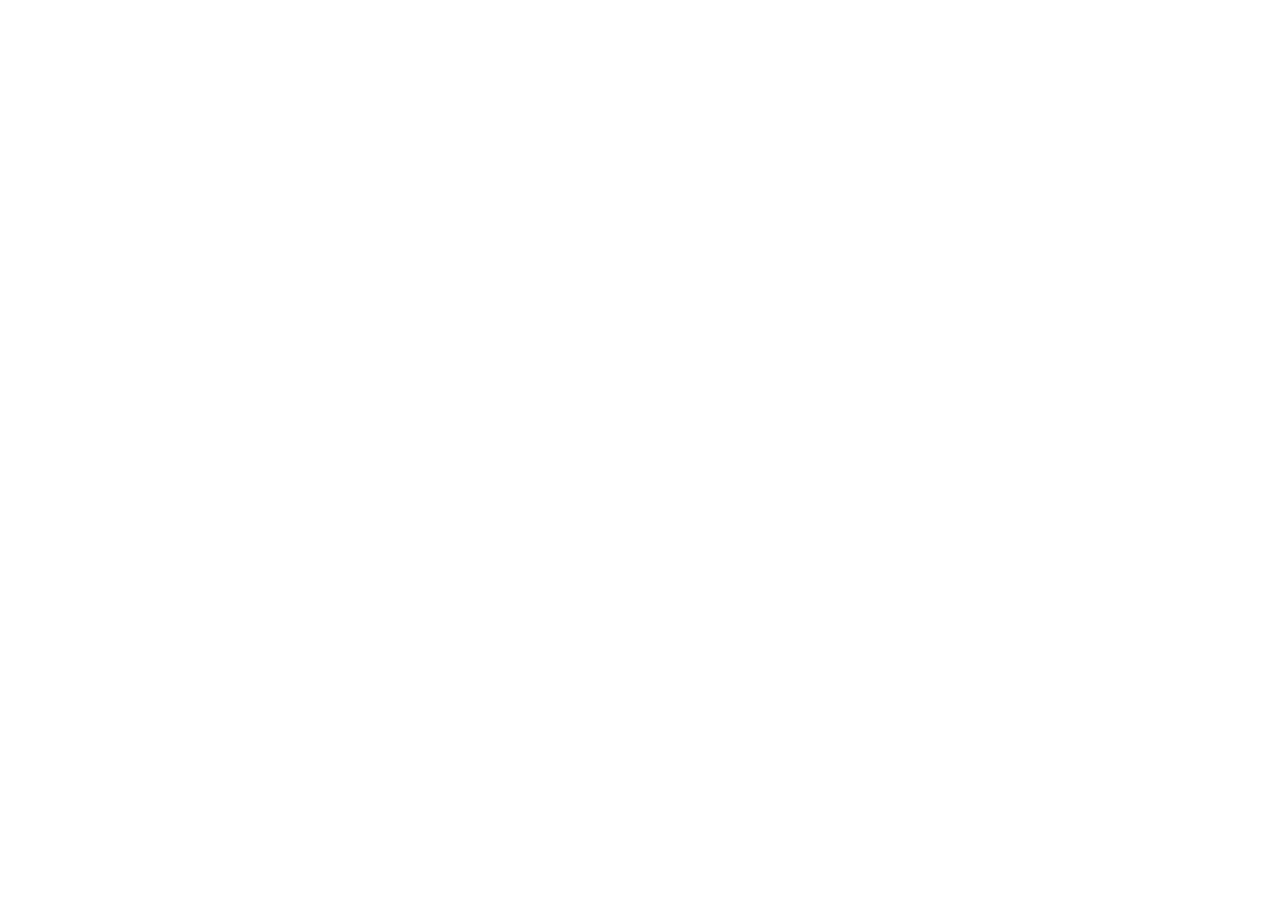
==== ipdeok_bboki/index.html @ f71cf7bb "Initial commit - ipdeok project" ====
<!DOCTYPE html>
<html lang="en">
<head>
    <meta charset="UTF-8">
    <meta name="viewport" content="width=device-width, initial-scale=1.0">
    <title>Document</title>
    <link rel="stylesheet" href="css/style.css">
</head>
<body>
    
</body>
</html>
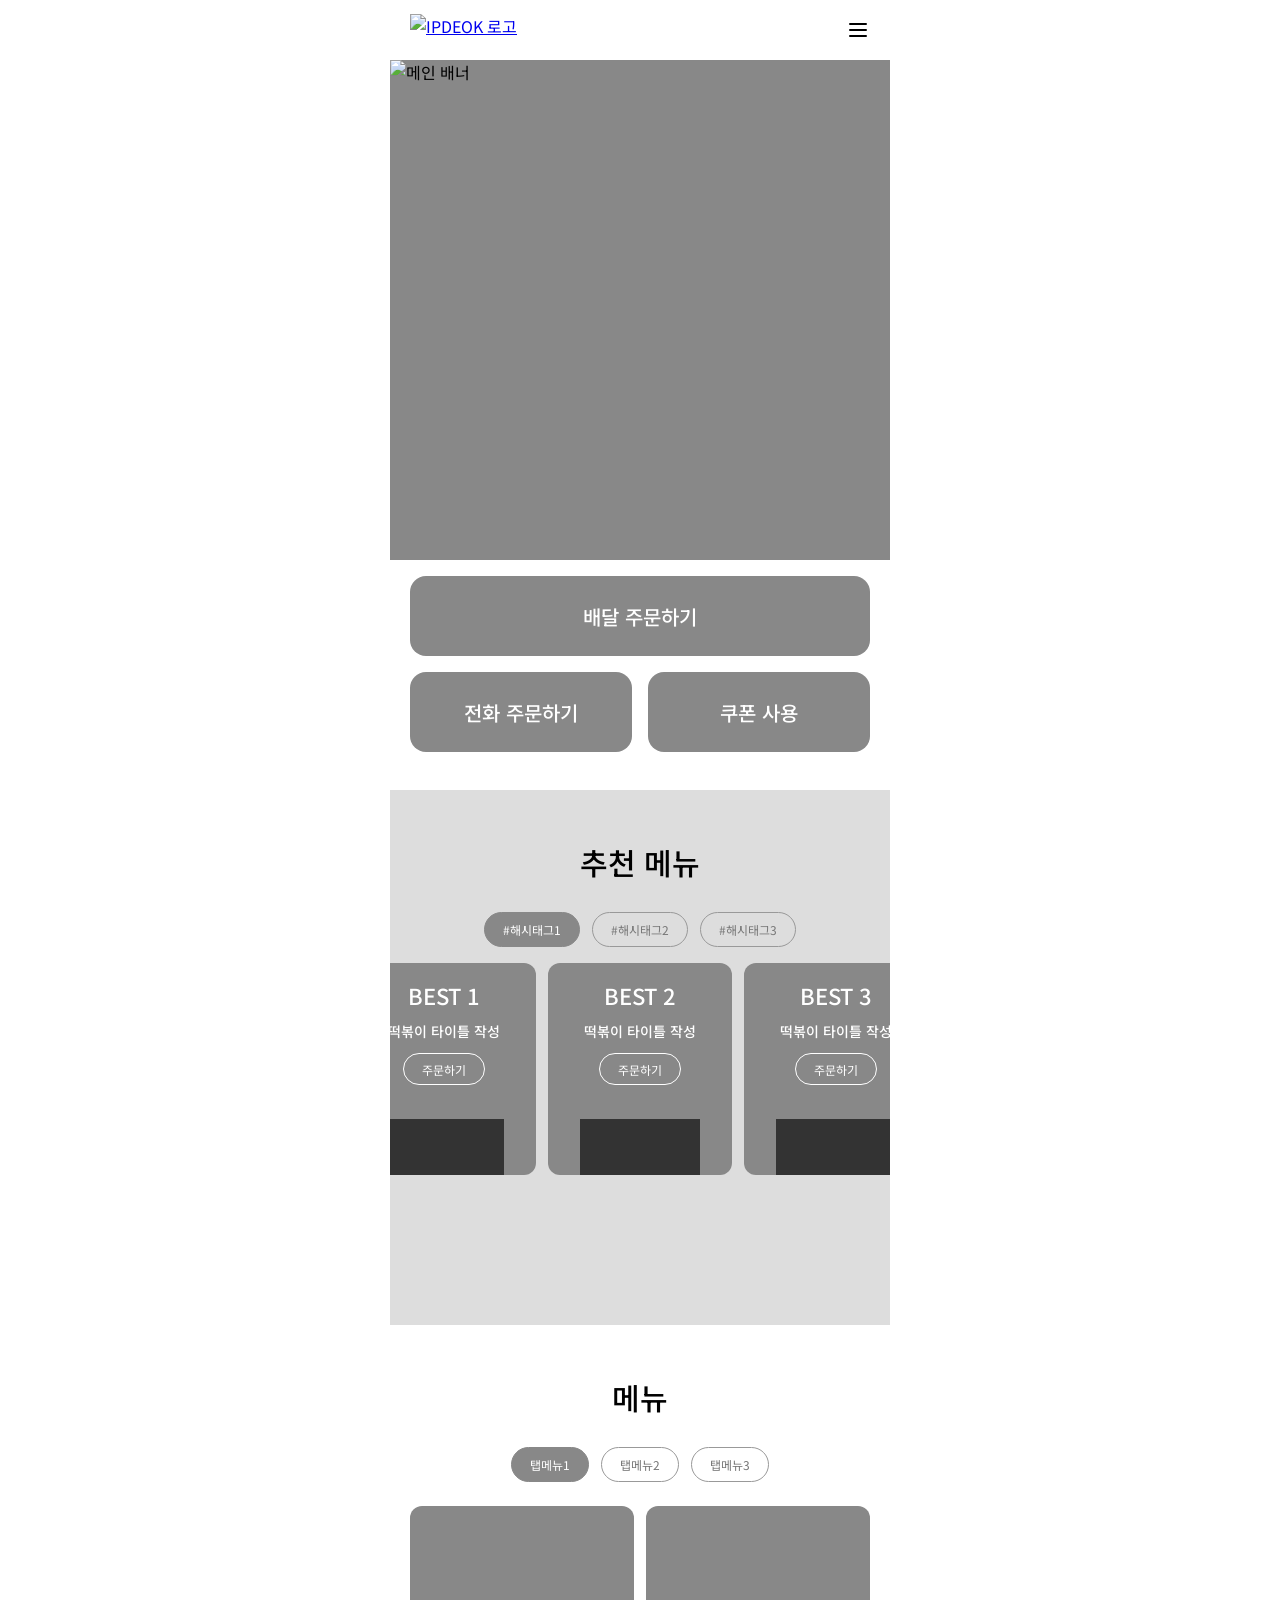
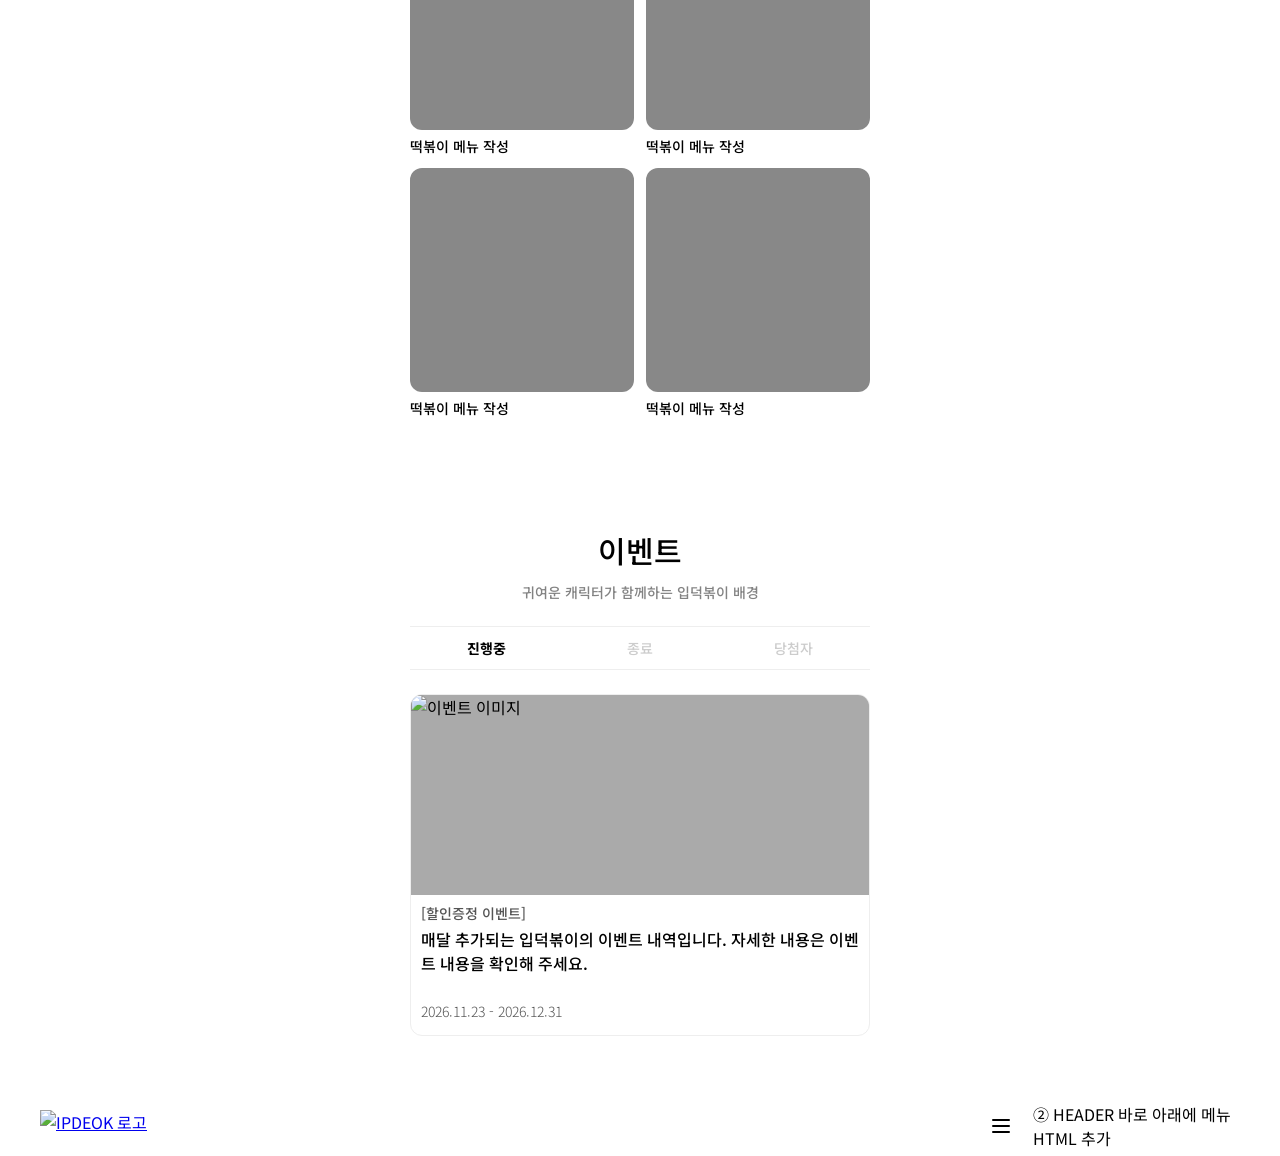
==== commit eedc7a40: "메인 페이지" ====
--- a/ipdeok_bboki/index.html
+++ b/ipdeok_bboki/index.html
@@ -1,12 +1,375 @@
 <!DOCTYPE html>
-<html lang="en">
+<html lang="ko">
 <head>
     <meta charset="UTF-8">
     <meta name="viewport" content="width=device-width, initial-scale=1.0">
-    <title>Document</title>
+
+    <title>IPDEOK</title>
+
+    <!-- CSS 연결 -->
     <link rel="stylesheet" href="css/style.css">
+
 </head>
 <body>
-    
+
+<div id="wrap">
+
+    <!-- =========================
+         HEADER
+    ========================== -->
+    <header class="header">
+
+        <a href="index.html" class="header-logo">
+            <img src="img/logo.png" alt="IPDEOK 로고">
+        </a>
+
+        <button type="button" class="menu-btn" aria-label="메뉴">
+            <svg xmlns="http://www.w3.org/2000/svg"
+                 width="24"
+                 height="24"
+                 viewBox="0 0 24 24"
+                 fill="none"
+                 stroke="currentColor"
+                 stroke-width="2"
+                 stroke-linecap="round"
+                 stroke-linejoin="round">
+                <path d="M4 6h16"/>
+                <path d="M4 12h16"/>
+                <path d="M4 18h16"/>
+            </svg>
+        </button>
+
+    </header>
+
+
+    <!-- =========================
+         HERO
+    ========================== -->
+    <section class="hero">
+
+        <img src="img/hero.jpg" alt="메인 배너">
+
+    </section>
+
+
+    <!-- =========================
+         SECTION 1 : ORDER
+    ========================== -->
+    <section class="order-section">
+
+        <button type="button" class="order-btn delivery-btn">
+            배달 주문하기
+        </button>
+
+        <div class="order-btn-group">
+
+            <button type="button" class="order-btn">
+                전화 주문하기
+            </button>
+
+            <button type="button" class="order-btn">
+                쿠폰 사용
+            </button>
+
+        </div>
+
+    </section>
+
+
+    <!-- =========================
+         SECTION 2 : RECOMMEND MENU
+    ========================== -->
+    <section class="recommend-section">
+
+        <div class="section-inner">
+
+            <h2 class="section-title">추천 메뉴</h2>
+
+            <!-- 해시태그 -->
+            <div class="tag-group">
+
+                <button type="button" class="tag-btn active">
+                    #해시태그1
+                </button>
+
+                <button type="button" class="tag-btn">
+                    #해시태그2
+                </button>
+
+                <button type="button" class="tag-btn">
+                    #해시태그3
+                </button>
+
+            </div>
+
+        </div>
+
+        <!-- 추천 메뉴 콘텐츠 -->
+        <div class="recommend-slider">
+
+            <div class="recommend-track">
+
+                <!-- 추천 메뉴 1 -->
+                <article class="recommend-card">
+
+                    <div class="recommend-info">
+                        <h3>BEST 1</h3>
+                        <p>떡볶이 타이틀 작성</p>
+                        <button type="button">주문하기</button>
+                    </div>
+
+                    <div class="recommend-image"></div>
+
+                </article>
+
+
+                <!-- 추천 메뉴 2 -->
+                <article class="recommend-card">
+
+                    <div class="recommend-info">
+                        <h3>BEST 2</h3>
+                        <p>떡볶이 타이틀 작성</p>
+                        <button type="button">주문하기</button>
+                    </div>
+
+                    <div class="recommend-image"></div>
+
+                </article>
+
+
+                <!-- 추천 메뉴 3 -->
+                <article class="recommend-card">
+
+                    <div class="recommend-info">
+                        <h3>BEST 3</h3>
+                        <p>떡볶이 타이틀 작성</p>
+                        <button type="button">주문하기</button>
+                    </div>
+
+                    <div class="recommend-image"></div>
+
+                </article>
+
+            </div>
+
+        </div>
+
+    </section>
+
+
+    <!-- =========================
+         SECTION 3 : MENU
+    ========================== -->
+    <section class="menu-section">
+
+        <div class="section-inner">
+
+            <h2 class="section-title">메뉴</h2>
+
+            <!-- 메뉴 탭 -->
+            <div class="tag-group">
+
+                <button type="button" class="tag-btn active">
+                    탭메뉴1
+                </button>
+
+                <button type="button" class="tag-btn">
+                    탭메뉴2
+                </button>
+
+                <button type="button" class="tag-btn">
+                    탭메뉴3
+                </button>
+
+            </div>
+
+
+            <!-- 메뉴 리스트 -->
+            <div class="menu-grid">
+
+                <article class="menu-card">
+                    <div class="menu-image"></div>
+                    <h3>떡볶이 메뉴 작성</h3>
+                </article>
+
+                <article class="menu-card">
+                    <div class="menu-image"></div>
+                    <h3>떡볶이 메뉴 작성</h3>
+                </article>
+
+                <article class="menu-card">
+                    <div class="menu-image"></div>
+                    <h3>떡볶이 메뉴 작성</h3>
+                </article>
+
+                <article class="menu-card">
+                    <div class="menu-image"></div>
+                    <h3>떡볶이 메뉴 작성</h3>
+                </article>
+
+            </div>
+
+        </div>
+
+    </section>
+
+
+    <!-- =========================
+         SECTION 4 : EVENT
+    ========================== -->
+    <section class="event-section">
+
+        <div class="section-inner">
+
+            <h2 class="section-title">이벤트</h2>
+
+            <p class="event-description">
+                귀여운 캐릭터가 함께하는 입덕볶이 배경
+            </p>
+
+
+            <!-- 이벤트 탭 -->
+            <div class="event-tab-group">
+
+                <button type="button" class="event-tab active">
+                    진행중
+                </button>
+
+                <button type="button" class="event-tab">
+                    종료
+                </button>
+
+                <button type="button" class="event-tab">
+                    당첨자
+                </button>
+
+            </div>
+
+
+            <!-- 이벤트 콘텐츠 -->
+            <article class="event-card">
+
+                <div class="event-image">
+                    <img src="img/event-1.jpg" alt="이벤트 이미지">
+                </div>
+
+                <div class="event-content">
+
+                    <p class="event-subtitle">
+                        [할인증정 이벤트]
+                    </p>
+
+                    <h3 class="event-title">
+                        매달 추가되는 입덕볶이의 이벤트 내역입니다.
+                        자세한 내용은 이벤트 내용을 확인해 주세요.
+                    </h3>
+
+                    <p class="event-date">
+                        2026.11.23 - 2026.12.31
+                    </p>
+
+                </div>
+
+            </article>
+
+        </div>
+
+    </section>
+
+
+</div>
+
+<script>
+
+    const menuBtn = document.getElementById('menuBtn');
+    const sideMenu = document.getElementById('sideMenu');
+    const menuOverlay = document.getElementById('menuOverlay');
+
+    // 메뉴 열기 / 닫기
+    menuBtn.addEventListener('click', function () {
+
+        const isOpen = sideMenu.classList.toggle('active');
+
+        menuOverlay.classList.toggle('active');
+
+        menuBtn.setAttribute('aria-expanded', isOpen);
+
+    });
+
+    // 배경 클릭 시 메뉴 닫기
+    menuOverlay.addEventListener('click', function () {
+
+        sideMenu.classList.remove('active');
+        menuOverlay.classList.remove('active');
+
+        menuBtn.setAttribute('aria-expanded', 'false');
+
+    });
+
+</script>
 </body>
-</html>+</html>
+<header class="header">
+
+  <header class="header">
+
+    <a href="index.html" class="header-logo">
+        <img src="img/logo.png" alt="IPDEOK 로고">
+    </a>
+
+    <button
+        type="button"
+        class="menu-btn"
+        id="menuBtn"
+        aria-label="메뉴 열기"
+        aria-expanded="false"
+    >
+        <svg xmlns="http://www.w3.org/2000/svg"
+             width="24"
+             height="24"
+             viewBox="0 0 24 24"
+             fill="none"
+             stroke="currentColor"
+             stroke-width="2"
+             stroke-linecap="round"
+             stroke-linejoin="round">
+            <path d="M4 6h16"/>
+            <path d="M4 12h16"/>
+            <path d="M4 18h16"/>
+        </svg>
+    </button>
+
+</header>
+
+
+
+② HEADER 바로 아래에 메뉴 HTML 추가
+<!-- 메뉴 배경 오버레이 -->
+<div class="menu-overlay" id="menuOverlay"></div>
+
+<!-- 슬라이드 메뉴 -->
+<nav class="side-menu" id="sideMenu">
+
+    <div class="side-menu-header">
+        <h2>MENU</h2>
+    </div>
+
+    <ul class="side-menu-list">
+
+        <li>
+            <a href="#">리스트페이지</a>
+        </li>
+
+        <li>
+            <a href="#">상세페이지</a>
+        </li>
+
+        <li>
+            <a href="#">결제</a>
+        </li>
+
+    </ul>
+
+</nav>
+
+</header>
--- a/ipdeok_bboki/css/style.css
+++ b/ipdeok_bboki/css/style.css
@@ -0,0 +1,558 @@
+
+/* =========================
+   FONT
+========================= */
+
+@import url('https://fonts.googleapis.com/css2?family=Noto+Sans+KR:wght@300;400;500;700&display=swap');
+
+
+/* =========================
+   GLOBAL
+========================= */
+
+* {
+    margin: 0;
+    padding: 0;
+    box-sizing: border-box;
+}
+
+body {
+    width: 100%;
+    font-family: 'Noto Sans KR', sans-serif;
+    color: #000000;
+}
+
+button {
+    font-family: inherit;
+    cursor: pointer;
+}
+
+img {
+    display: block;
+    max-width: 100%;
+}
+
+#wrap {
+    width: 100%;
+    max-width: 500px;
+    min-height: 100vh;
+    margin: 0 auto;
+    overflow: hidden;
+}
+
+.section-inner {
+    width: 100%;
+    padding: 0 20px;
+}
+
+
+/* =========================
+   HEADER
+========================= */
+
+.header {
+    width: 100%;
+    height: 60px;
+    padding: 0 20px;
+
+    display: flex;
+    justify-content: space-between;
+    align-items: center;
+}
+
+.header-logo {
+    display: flex;
+    align-items: center;
+}
+
+.header-logo img {
+    width: auto;
+    height: 32px;
+    object-fit: contain;
+}
+
+.menu-btn {
+    width: 24px;
+    height: 24px;
+
+    display: flex;
+    align-items: center;
+    justify-content: center;
+
+    padding: 0;
+    border: none;
+    background: none;
+}
+
+
+/* =========================
+   HERO
+========================= */
+
+.hero {
+    width: 100%;
+    height: 500px;
+    background-color: #888888;
+    overflow: hidden;
+}
+
+.hero img {
+    width: 100%;
+    height: 100%;
+    object-fit: cover;
+}
+
+
+/* =========================
+   SECTION 1 : ORDER
+========================= */
+
+.order-section {
+    width: 100%;
+    padding: 16px 20px 38px;
+
+    display: flex;
+    flex-direction: column;
+    gap: 16px;
+}
+
+.order-btn {
+    width: 100%;
+    height: 80px;
+
+    border: none;
+    border-radius: 16px;
+
+    background-color: #888888;
+    color: #ffffff;
+
+    font-size: 20px;
+    font-weight: 500;
+}
+
+.delivery-btn {
+    width: 100%;
+}
+
+.order-btn-group {
+    display: flex;
+    gap: 16px;
+}
+
+.order-btn-group .order-btn {
+    flex: 1;
+    min-width: 0;
+}
+
+
+/* =========================
+   SECTION TITLE
+========================= */
+
+.section-title {
+    font-size: 30px;
+    font-weight: 500;
+    color: #000000;
+    text-align: center;
+}
+
+
+/* =========================
+   TAG BUTTON
+========================= */
+
+.tag-group {
+    display: flex;
+    justify-content: center;
+    align-items: center;
+    gap: 12px;
+}
+
+.tag-btn {
+    height: 35px;
+    padding: 0 18px;
+
+    border: 1px solid #999999;
+    border-radius: 30px;
+
+    background-color: transparent;
+    color: #777777;
+
+    font-size: 12px;
+    font-weight: 400;
+    white-space: nowrap;
+}
+
+.tag-btn.active {
+    background-color: #888888;
+    border-color: #888888;
+    color: #ffffff;
+}
+
+
+/* =========================
+   SECTION 2 : RECOMMEND
+========================= */
+
+.recommend-section {
+    width: 100%;
+    padding: 50px 0 150px;
+    background-color: #dddddd;
+}
+
+.recommend-section .section-title {
+    margin-bottom: 28px;
+}
+
+.recommend-section .tag-group {
+    margin-bottom: 16px;
+}
+
+
+/* 추천 메뉴 슬라이드 영역 */
+
+.recommend-slider {
+    width: 100%;
+    overflow: hidden;
+}
+
+.recommend-track {
+    display: flex;
+    justify-content: center;
+    align-items: center;
+    gap: 12px;
+    width: max-content;
+    margin: 0 auto;
+}
+
+
+/* 추천 메뉴 카드 */
+
+.recommend-card {
+    position: relative;
+
+    flex: 0 0 184px;
+    height: 212px;
+
+    border-radius: 12px;
+    background-color: #888888;
+
+    display: flex;
+    flex-direction: column;
+    align-items: center;
+}
+
+.recommend-info {
+    width: 100%;
+    padding-top: 16px;
+
+    display: flex;
+    flex-direction: column;
+    align-items: center;
+
+    color: #ffffff;
+}
+
+.recommend-info h3 {
+    font-size: 22px;
+    font-weight: 500;
+    margin-bottom: 10px;
+}
+
+.recommend-info p {
+    font-size: 14px;
+    font-weight: 500;
+    margin-bottom: 12px;
+}
+
+.recommend-info button {
+    height: 32px;
+    padding: 0 18px;
+
+    border: 1px solid #ffffff;
+    border-radius: 20px;
+
+    background: transparent;
+    color: #ffffff;
+
+    font-size: 12px;
+}
+
+
+/* 추천 메뉴 이미지 영역 */
+
+.recommend-image {
+    position: absolute;
+    left: 50%;
+    bottom: -64px;
+    transform: translateX(-50%);
+
+    width: 120px;
+    height: 120px;
+
+    background-color: #333333;
+}
+
+
+/* =========================
+   SECTION 3 : MENU
+========================= */
+
+.menu-section {
+    width: 100%;
+    padding: 50px 0 60px;
+    background-color: #ffffff;
+}
+
+.menu-section .section-title {
+    margin-bottom: 28px;
+}
+
+.menu-section .tag-group {
+    margin-bottom: 24px;
+}
+
+
+/* 메뉴 그리드 */
+
+.menu-grid {
+    display: grid;
+    grid-template-columns: repeat(2, minmax(0, 1fr));
+    gap: 12px;
+}
+
+.menu-card {
+    width: 100%;
+}
+
+.menu-image {
+    width: 100%;
+    aspect-ratio: 1 / 1;
+
+    border-radius: 12px;
+    background-color: #888888;
+}
+
+.menu-card h3 {
+    margin-top: 6px;
+
+    font-size: 14px;
+    font-weight: 500;
+    color: #000000;
+}
+
+
+/* =========================
+   SECTION 4 : EVENT
+========================= */
+
+.event-section {
+    width: 100%;
+    padding: 50px 0 60px;
+    background-color: #ffffff;
+}
+
+.event-section .section-title {
+    margin-bottom: 10px;
+}
+
+
+/* 이벤트 설명 */
+
+.event-description {
+    font-size: 14px;
+    font-weight: 500;
+    color: #838383;
+
+    text-align: center;
+    margin-bottom: 24px;
+}
+
+
+/* 이벤트 탭 */
+
+.event-tab-group {
+    width: 100%;
+    height: 44px;
+
+    display: flex;
+    justify-content: space-between;
+    align-items: center;
+
+    border-top: 1px solid #eeeeee;
+    border-bottom: 1px solid #eeeeee;
+
+    margin-bottom: 24px;
+}
+
+.event-tab {
+    flex: 1;
+    height: 100%;
+
+    border: none;
+    background: transparent;
+
+    font-size: 14px;
+    font-weight: 500;
+    color: #cccccc;
+}
+
+.event-tab.active {
+    font-weight: 700;
+    color: #000000;
+}
+
+
+/* 이벤트 카드 */
+
+.event-card {
+    width: 100%;
+
+    border: 1px solid #eeeeee;
+    border-radius: 12px;
+    overflow: hidden;
+}
+
+
+/* 이벤트 이미지 */
+
+.event-image {
+    width: 100%;
+    height: 200px;
+    background-color: #aaaaaa;
+}
+
+.event-image img {
+    width: 100%;
+    height: 100%;
+    object-fit: cover;
+}
+
+
+/* 이벤트 콘텐츠 */
+
+.event-content {
+    padding: 8px 10px 14px;
+}
+
+.event-subtitle {
+    font-size: 14px;
+    font-weight: 500;
+    color: #555555;
+
+    margin-bottom: 4px;
+}
+
+.event-title {
+    font-size: 16px;
+    font-weight: 500;
+    color: #000000;
+
+    line-height: 1.5;
+}
+
+.event-date {
+    margin-top: 26px;
+
+    font-size: 14px;
+    font-weight: 300;
+    color: #555555;
+}
+/* =========================
+   SIDE MENU
+========================= */
+
+/* 배경 오버레이 */
+
+.menu-overlay {
+    position: fixed;
+    top: 0;
+    left: 0;
+
+    width: 100%;
+    height: 100vh;
+
+    background-color: rgba(0, 0, 0, 0.5);
+
+    opacity: 0;
+    visibility: hidden;
+
+    transition: opacity 0.3s ease,
+                visibility 0.3s ease;
+
+    z-index: 100;
+}
+
+.menu-overlay.active {
+    opacity: 1;
+    visibility: visible;
+}
+
+
+/* 슬라이드 메뉴 */
+
+.side-menu {
+    position: fixed;
+    top: 0;
+    right: 0;
+
+    width: 66.666%;
+    max-width: 333px;
+    height: 100vh;
+
+    background-color: #ffffff;
+
+    padding: 30px 20px;
+
+    transform: translateX(100%);
+    transition: transform 0.3s ease;
+
+    z-index: 101;
+}
+
+
+/* 메뉴 열림 상태 */
+
+.side-menu.active {
+    transform: translateX(0);
+}
+
+
+/* 메뉴 상단 */
+
+.side-menu-header {
+    padding-bottom: 25px;
+    border-bottom: 1px solid #eeeeee;
+}
+
+.side-menu-header h2 {
+    font-size: 24px;
+    font-weight: 500;
+    color: #000000;
+}
+
+
+/* 메뉴 리스트 */
+
+.side-menu-list {
+    list-style: none;
+    margin-top: 20px;
+}
+
+.side-menu-list li {
+    border-bottom: 1px solid #eeeeee;
+}
+
+.side-menu-list li a {
+    display: flex;
+    align-items: center;
+
+    width: 100%;
+    height: 65px;
+
+    color: #000000;
+    text-decoration: none;
+
+    font-size: 16px;
+    font-weight: 500;
+}
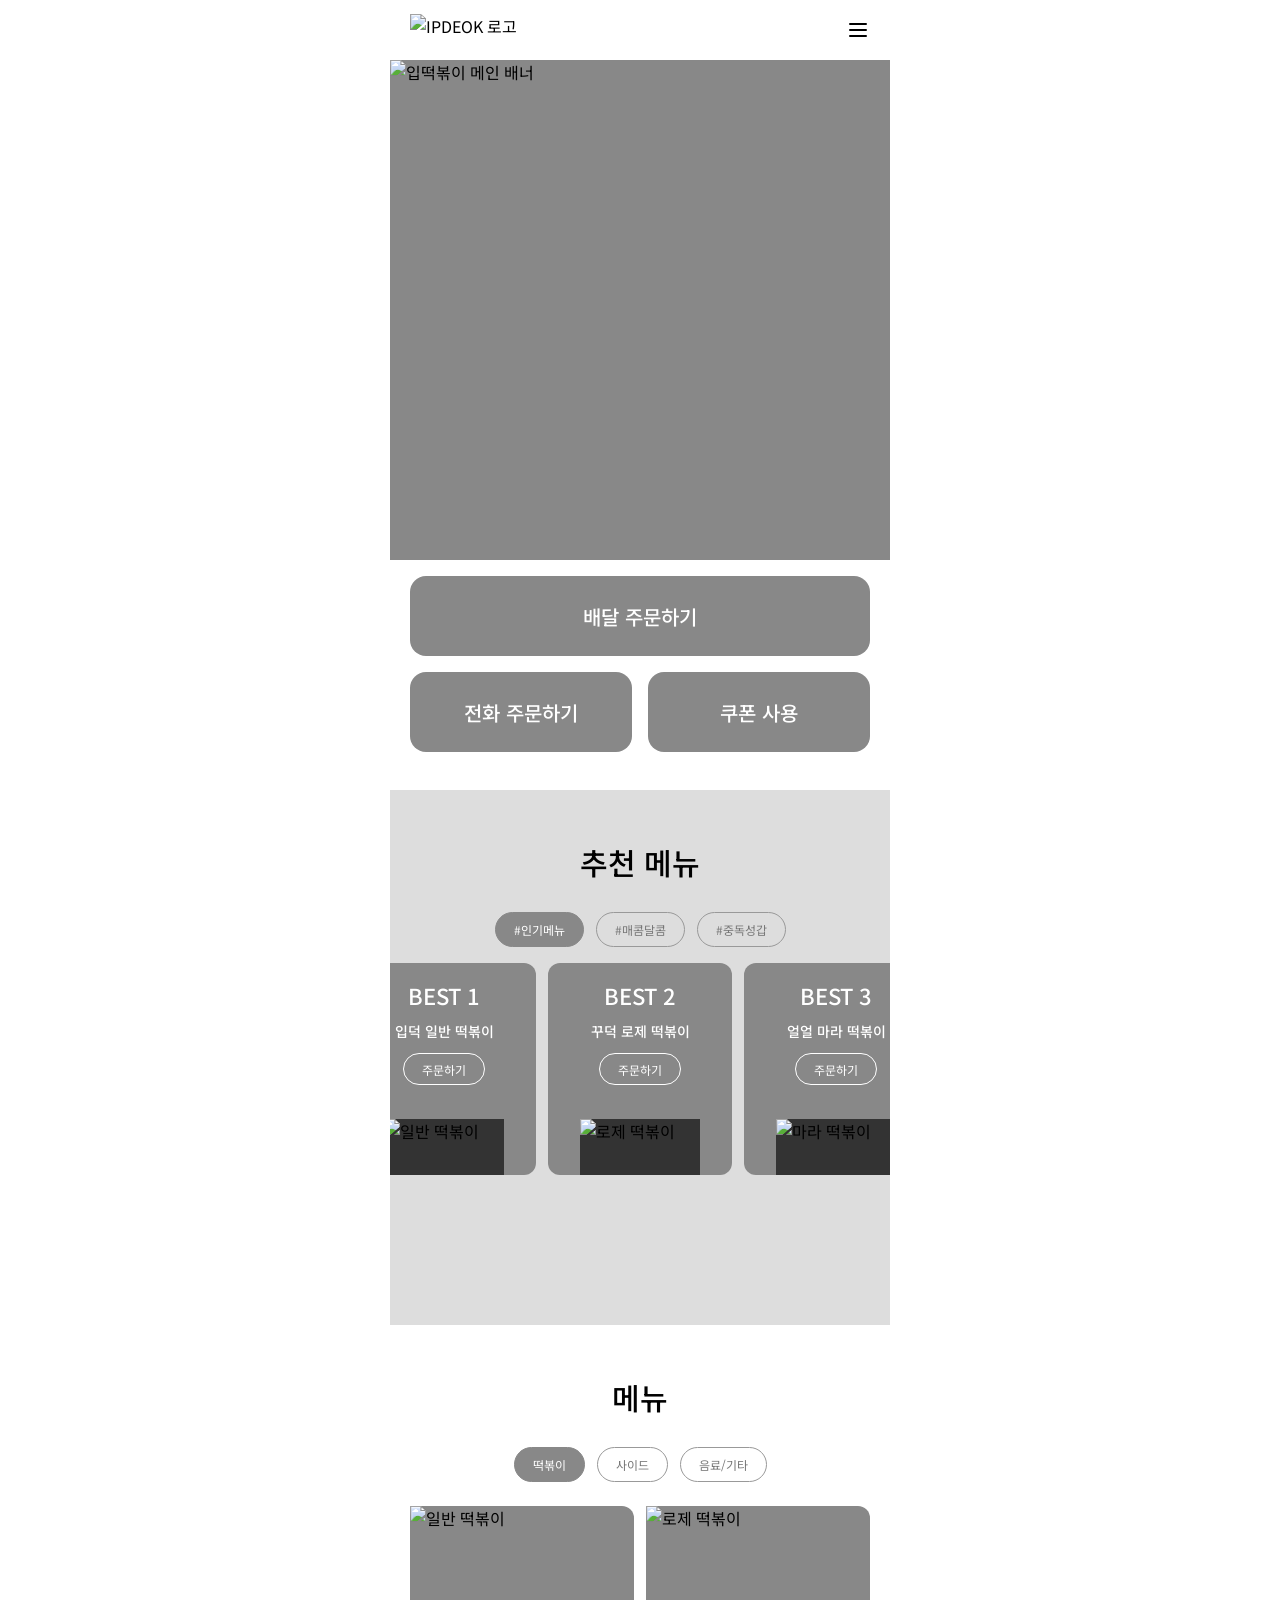
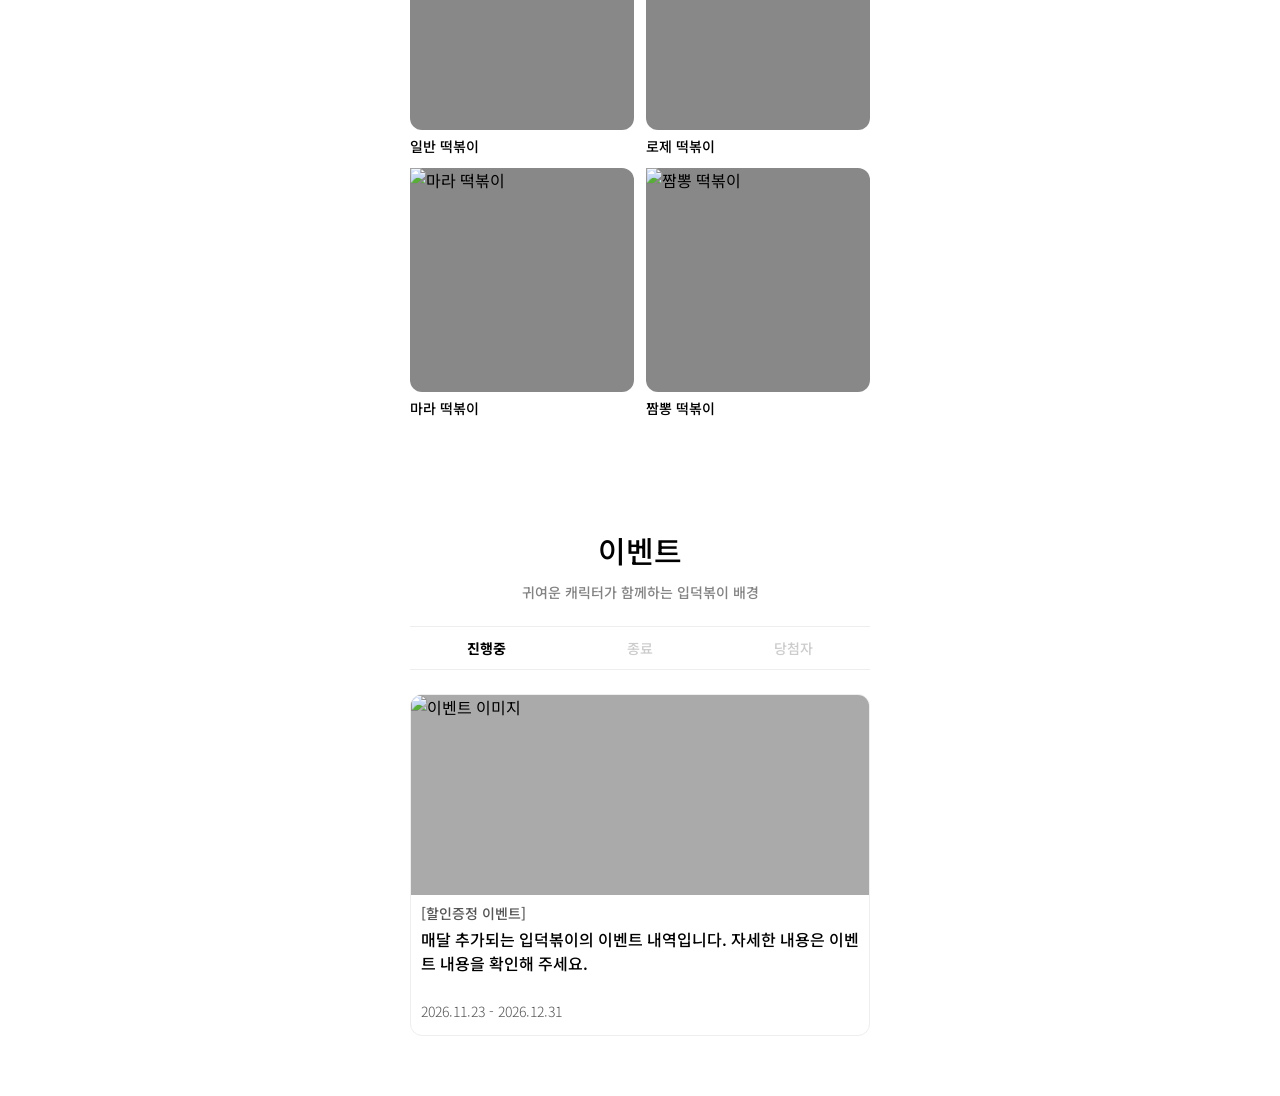
==== commit dd88b66d: "배포_1" ====
--- a/ipdeok_bboki/index.html
+++ b/ipdeok_bboki/index.html
@@ -23,7 +23,14 @@
             <img src="img/logo.png" alt="IPDEOK 로고">
         </a>
 
-        <button type="button" class="menu-btn" aria-label="메뉴">
+        <button
+            type="button"
+            class="menu-btn"
+            id="menuBtn"
+            aria-label="메뉴 열기"
+            aria-expanded="false"
+            aria-controls="sideMenu"
+        >
             <svg xmlns="http://www.w3.org/2000/svg"
                  width="24"
                  height="24"
@@ -47,7 +54,7 @@
     ========================== -->
     <section class="hero">
 
-        <img src="img/hero.jpg" alt="메인 배너">
+        <img src="img/hero.jpg" alt="입떡볶이 메인 배너">
 
     </section>
 
@@ -89,64 +96,68 @@
             <div class="tag-group">
 
                 <button type="button" class="tag-btn active">
-                    #해시태그1
+                    #인기메뉴
                 </button>
 
                 <button type="button" class="tag-btn">
-                    #해시태그2
+                    #매콤달콤
                 </button>
 
                 <button type="button" class="tag-btn">
-                    #해시태그3
-                </button>
-
-            </div>
-
-        </div>
+                    #중독성갑
+                </button>
+
+            </div>
+
+        </div>
+
 
         <!-- 추천 메뉴 콘텐츠 -->
         <div class="recommend-slider">
 
             <div class="recommend-track">
 
-                <!-- 추천 메뉴 1 -->
                 <article class="recommend-card">
 
                     <div class="recommend-info">
                         <h3>BEST 1</h3>
-                        <p>떡볶이 타이틀 작성</p>
+                        <p>입덕 일반 떡볶이</p>
                         <button type="button">주문하기</button>
                     </div>
 
-                    <div class="recommend-image"></div>
-
-                </article>
-
-
-                <!-- 추천 메뉴 2 -->
+                    <div class="recommend-image">
+                        <img src="img/menu-normal.png" alt="일반 떡볶이">
+                    </div>
+
+                </article>
+
+
                 <article class="recommend-card">
 
                     <div class="recommend-info">
                         <h3>BEST 2</h3>
-                        <p>떡볶이 타이틀 작성</p>
+                        <p>꾸덕 로제 떡볶이</p>
                         <button type="button">주문하기</button>
                     </div>
 
-                    <div class="recommend-image"></div>
-
-                </article>
-
-
-                <!-- 추천 메뉴 3 -->
+                    <div class="recommend-image">
+                        <img src="img/menu-rose.png" alt="로제 떡볶이">
+                    </div>
+
+                </article>
+
+
                 <article class="recommend-card">
 
                     <div class="recommend-info">
                         <h3>BEST 3</h3>
-                        <p>떡볶이 타이틀 작성</p>
+                        <p>얼얼 마라 떡볶이</p>
                         <button type="button">주문하기</button>
                     </div>
 
-                    <div class="recommend-image"></div>
+                    <div class="recommend-image">
+                        <img src="img/menu-mara.png" alt="마라 떡볶이">
+                    </div>
 
                 </article>
 
@@ -170,15 +181,15 @@
             <div class="tag-group">
 
                 <button type="button" class="tag-btn active">
-                    탭메뉴1
+                    떡볶이
                 </button>
 
                 <button type="button" class="tag-btn">
-                    탭메뉴2
+                    사이드
                 </button>
 
                 <button type="button" class="tag-btn">
-                    탭메뉴3
+                    음료/기타
                 </button>
 
             </div>
@@ -188,23 +199,31 @@
             <div class="menu-grid">
 
                 <article class="menu-card">
-                    <div class="menu-image"></div>
-                    <h3>떡볶이 메뉴 작성</h3>
+                    <div class="menu-image">
+                        <img src="img/menu-normal.png" alt="일반 떡볶이">
+                    </div>
+                    <h3>일반 떡볶이</h3>
                 </article>
 
                 <article class="menu-card">
-                    <div class="menu-image"></div>
-                    <h3>떡볶이 메뉴 작성</h3>
+                    <div class="menu-image">
+                        <img src="img/menu-rose.png" alt="로제 떡볶이">
+                    </div>
+                    <h3>로제 떡볶이</h3>
                 </article>
 
                 <article class="menu-card">
-                    <div class="menu-image"></div>
-                    <h3>떡볶이 메뉴 작성</h3>
+                    <div class="menu-image">
+                        <img src="img/menu-mara.png" alt="마라 떡볶이">
+                    </div>
+                    <h3>마라 떡볶이</h3>
                 </article>
 
                 <article class="menu-card">
-                    <div class="menu-image"></div>
-                    <h3>떡볶이 메뉴 작성</h3>
+                    <div class="menu-image">
+                        <img src="img/menu-jjamppong.png" alt="짬뽕 떡볶이">
+                    </div>
+                    <h3>짬뽕 떡볶이</h3>
                 </article>
 
             </div>
@@ -276,9 +295,51 @@
 
     </section>
 
-
 </div>
 
+<!-- =========================
+     SIDE MENU
+========================== -->
+
+<!-- 메뉴 배경 오버레이 -->
+<div class="menu-overlay" id="menuOverlay"></div>
+
+<!-- 슬라이드 메뉴 -->
+<nav class="side-menu" id="sideMenu">
+
+    <div class="side-menu-header">
+        <h2>MENU</h2>
+    </div>
+
+    <ul class="side-menu-list">
+
+        <!-- 메인 페이지 -->
+        <li>
+            <a href="index.html">메인 페이지</a>
+        </li>
+
+        <!-- 리스트 페이지 -->
+        <li>
+            <a href="sub/list/list.html">리스트 페이지</a>
+        </li>
+
+        <!-- 상세 페이지 -->
+        <li>
+            <a href="sub/details/details.html">상세 페이지</a>
+        </li>
+
+        <!-- 결제 페이지 -->
+        <li>
+            <a href="sub/payments/payments.html">결제 페이지</a>
+        </li>
+
+    </ul>
+
+</nav>
+
+<!-- =========================
+     JAVASCRIPT
+========================== -->
 <script>
 
     const menuBtn = document.getElementById('menuBtn');
@@ -296,10 +357,12 @@
 
     });
 
+
     // 배경 클릭 시 메뉴 닫기
     menuOverlay.addEventListener('click', function () {
 
         sideMenu.classList.remove('active');
+
         menuOverlay.classList.remove('active');
 
         menuBtn.setAttribute('aria-expanded', 'false');
@@ -307,69 +370,6 @@
     });
 
 </script>
+
 </body>
-</html>
-<header class="header">
-
-  <header class="header">
-
-    <a href="index.html" class="header-logo">
-        <img src="img/logo.png" alt="IPDEOK 로고">
-    </a>
-
-    <button
-        type="button"
-        class="menu-btn"
-        id="menuBtn"
-        aria-label="메뉴 열기"
-        aria-expanded="false"
-    >
-        <svg xmlns="http://www.w3.org/2000/svg"
-             width="24"
-             height="24"
-             viewBox="0 0 24 24"
-             fill="none"
-             stroke="currentColor"
-             stroke-width="2"
-             stroke-linecap="round"
-             stroke-linejoin="round">
-            <path d="M4 6h16"/>
-            <path d="M4 12h16"/>
-            <path d="M4 18h16"/>
-        </svg>
-    </button>
-
-</header>
-
-
-
-② HEADER 바로 아래에 메뉴 HTML 추가
-<!-- 메뉴 배경 오버레이 -->
-<div class="menu-overlay" id="menuOverlay"></div>
-
-<!-- 슬라이드 메뉴 -->
-<nav class="side-menu" id="sideMenu">
-
-    <div class="side-menu-header">
-        <h2>MENU</h2>
-    </div>
-
-    <ul class="side-menu-list">
-
-        <li>
-            <a href="#">리스트페이지</a>
-        </li>
-
-        <li>
-            <a href="#">상세페이지</a>
-        </li>
-
-        <li>
-            <a href="#">결제</a>
-        </li>
-
-    </ul>
-
-</nav>
-
-</header>+</html>
--- a/ipdeok_bboki/css/style.css
+++ b/ipdeok_bboki/css/style.css
@@ -16,6 +16,11 @@
     box-sizing: border-box;
 }
 
+a {
+    text-decoration: none;
+    color: #000000;
+}
+
 body {
     width: 100%;
     font-family: 'Noto Sans KR', sans-serif;
@@ -31,6 +36,9 @@
     display: block;
     max-width: 100%;
 }
+
+
+/* 메인페이지 최대 가로 500px */
 
 #wrap {
     width: 100%;
@@ -40,6 +48,9 @@
     overflow: hidden;
 }
 
+
+/* 공통 좌우 여백 */
+
 .section-inner {
     width: 100%;
     padding: 0 20px;
@@ -221,6 +232,7 @@
     justify-content: center;
     align-items: center;
     gap: 12px;
+
     width: max-content;
     margin: 0 auto;
 }
@@ -458,16 +470,18 @@
     font-weight: 300;
     color: #555555;
 }
+
+
+
 /* =========================
    SIDE MENU
 ========================= */
 
-/* 배경 오버레이 */
+/* 메뉴 배경 오버레이 */
 
 .menu-overlay {
     position: fixed;
-    top: 0;
-    left: 0;
+    inset: 0;
 
     width: 100%;
     height: 100vh;
@@ -476,16 +490,20 @@
 
     opacity: 0;
     visibility: hidden;
+    pointer-events: none;
 
     transition: opacity 0.3s ease,
                 visibility 0.3s ease;
 
     z-index: 100;
 }
+
+/* 오버레이 활성화 */
 
 .menu-overlay.active {
     opacity: 1;
     visibility: visible;
+    pointer-events: auto;
 }
 
 
@@ -494,27 +512,36 @@
 .side-menu {
     position: fixed;
     top: 0;
-    right: 0;
+    right: max(0px, calc((100vw - 500px) / 2));
 
     width: 66.666%;
     max-width: 333px;
     height: 100vh;
 
+    padding: 30px 20px;
+
     background-color: #ffffff;
 
-    padding: 30px 20px;
-
-    transform: translateX(100%);
-    transition: transform 0.3s ease;
+    /* 기본 상태: 완전히 숨김 */
+    transform: translateX(calc(100% + 20px));
+    visibility: hidden;
+    pointer-events: none;
+
+    transition: transform 0.3s ease,
+                visibility 0s linear 0.3s;
 
     z-index: 101;
 }
-
 
 /* 메뉴 열림 상태 */
 
 .side-menu.active {
     transform: translateX(0);
+    visibility: visible;
+    pointer-events: auto;
+
+    transition: transform 0.3s ease,
+                visibility 0s;
 }
 
 
@@ -555,4 +582,4 @@
 
     font-size: 16px;
     font-weight: 500;
-}+}
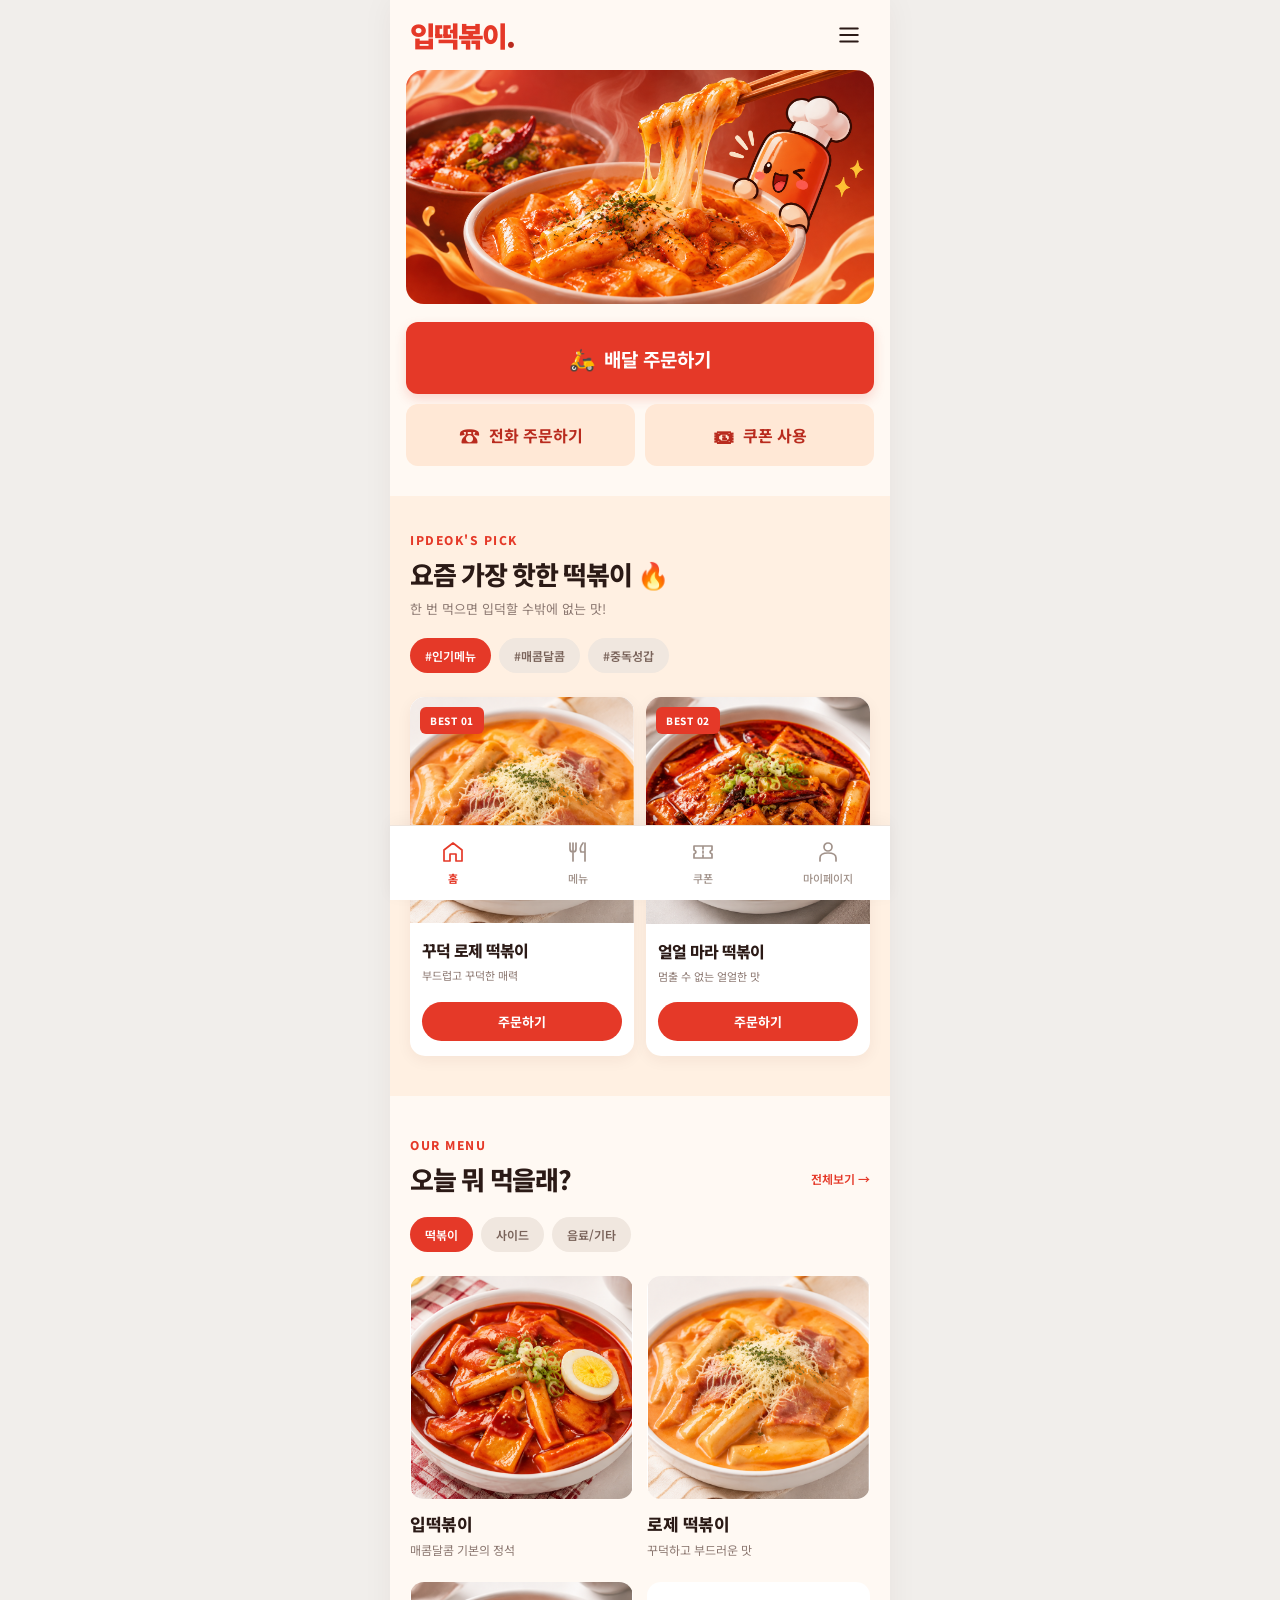
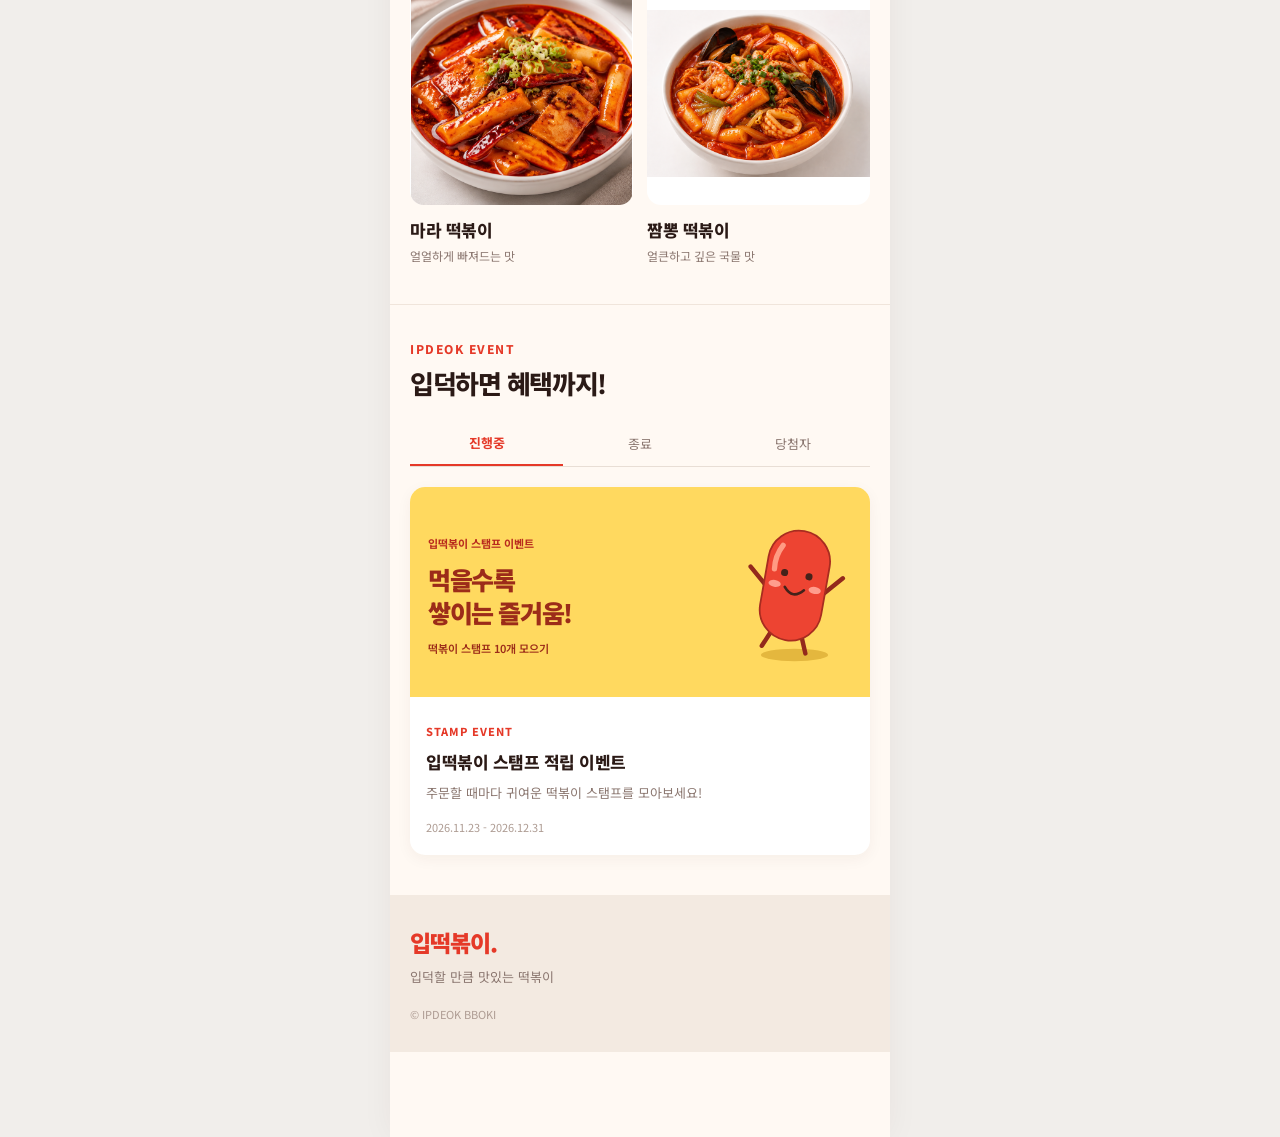
==== commit 405c5599: "ipdoek" ====
--- a/ipdeok_bboki/index.html
+++ b/ipdeok_bboki/index.html
@@ -1,15 +1,17 @@
+
+
+
 <!DOCTYPE html>
 <html lang="ko">
 <head>
     <meta charset="UTF-8">
     <meta name="viewport" content="width=device-width, initial-scale=1.0">
 
-    <title>IPDEOK</title>
-
-    <!-- CSS 연결 -->
+    <title>입떡볶이 | IPDEOK</title>
+
     <link rel="stylesheet" href="css/style.css">
-
 </head>
+
 <body>
 
 <div id="wrap">
@@ -17,10 +19,11 @@
     <!-- =========================
          HEADER
     ========================== -->
+
     <header class="header">
 
         <a href="index.html" class="header-logo">
-            <img src="img/logo.png" alt="IPDEOK 로고">
+            입떡볶이<span>.</span>
         </a>
 
         <button
@@ -31,18 +34,17 @@
             aria-expanded="false"
             aria-controls="sideMenu"
         >
-            <svg xmlns="http://www.w3.org/2000/svg"
-                 width="24"
-                 height="24"
+            <svg width="26" height="26"
                  viewBox="0 0 24 24"
                  fill="none"
                  stroke="currentColor"
                  stroke-width="2"
-                 stroke-linecap="round"
-                 stroke-linejoin="round">
+                 stroke-linecap="round">
+
                 <path d="M4 6h16"/>
                 <path d="M4 12h16"/>
                 <path d="M4 18h16"/>
+
             </svg>
         </button>
 
@@ -50,31 +52,49 @@
 
 
     <!-- =========================
-         HERO
+         메인 배너
     ========================== -->
+
     <section class="hero">
 
-        <img src="img/hero.jpg" alt="입떡볶이 메인 배너">
+        <img src="img/hero.png"
+             alt="입떡볶이 메인 배너">
 
     </section>
 
 
     <!-- =========================
-         SECTION 1 : ORDER
+         주문 버튼
     ========================== -->
+
     <section class="order-section">
 
-        <button type="button" class="order-btn delivery-btn">
+        <button
+            type="button"
+            class="order-btn delivery-btn"
+            onclick="location.href='sub/list/list.html'"
+        >
+            <span class="order-icon">🛵</span>
             배달 주문하기
         </button>
 
         <div class="order-btn-group">
 
-            <button type="button" class="order-btn">
+            <button
+                type="button"
+                class="order-btn sub-order-btn"
+                onclick="alert('전화 주문 서비스 준비 중입니다.')"
+            >
+                <span class="order-icon">☎</span>
                 전화 주문하기
             </button>
 
-            <button type="button" class="order-btn">
+            <button
+                type="button"
+                class="order-btn sub-order-btn"
+                onclick="location.href='sub/payments_finish/payments_finish.html'"
+            >
+                <span class="order-icon">🎟</span>
                 쿠폰 사용
             </button>
 
@@ -84,204 +104,393 @@
 
 
     <!-- =========================
-         SECTION 2 : RECOMMEND MENU
+         추천 메뉴
     ========================== -->
+
     <section class="recommend-section">
 
         <div class="section-inner">
 
-            <h2 class="section-title">추천 메뉴</h2>
-
-            <!-- 해시태그 -->
+            <p class="section-label">
+                IPDEOK'S PICK
+            </p>
+
+            <h2 class="section-title">
+                요즘 가장 핫한 떡볶이 🔥
+            </h2>
+
+            <p class="section-description">
+                한 번 먹으면 입덕할 수밖에 없는 맛!
+            </p>
+
             <div class="tag-group">
 
-                <button type="button" class="tag-btn active">
+                <span class="tag-btn active">
                     #인기메뉴
-                </button>
-
-                <button type="button" class="tag-btn">
+                </span>
+
+                <span class="tag-btn">
                     #매콤달콤
-                </button>
-
-                <button type="button" class="tag-btn">
+                </span>
+
+                <span class="tag-btn">
                     #중독성갑
-                </button>
+                </span>
 
             </div>
 
+
+            <div class="recommend-track">
+
+                <!-- BEST 1 -->
+
+                <article class="recommend-card">
+
+                    <div class="recommend-image">
+
+                        <img src="img/menu-rose.png"
+                             alt="꾸덕 로제 떡볶이">
+
+                        <span class="best-badge">
+                            BEST 01
+                        </span>
+
+                    </div>
+
+                    <div class="recommend-info">
+
+                        <h3>꾸덕 로제 떡볶이</h3>
+
+                        <p>부드럽고 꾸덕한 매력</p>
+
+                        <button
+                            type="button"
+                            onclick="location.href='sub/details/detail.html'"
+                        >
+                            주문하기
+                        </button>
+
+                    </div>
+
+                </article>
+
+
+                <!-- BEST 2 -->
+
+                <article class="recommend-card">
+
+                    <div class="recommend-image">
+
+                        <img src="img/menu-mara.png"
+                             alt="얼얼 마라 떡볶이">
+
+                        <span class="best-badge">
+                            BEST 02
+                        </span>
+
+                    </div>
+
+                    <div class="recommend-info">
+
+                        <h3>얼얼 마라 떡볶이</h3>
+
+                        <p>멈출 수 없는 얼얼한 맛</p>
+
+                        <button
+                            type="button"
+                            onclick="location.href='sub/details/detail.html'"
+                        >
+                            주문하기
+                        </button>
+
+                    </div>
+
+                </article>
+
+            </div>
+
         </div>
 
-
-        <!-- 추천 메뉴 콘텐츠 -->
-        <div class="recommend-slider">
-
-            <div class="recommend-track">
-
-                <article class="recommend-card">
-
-                    <div class="recommend-info">
-                        <h3>BEST 1</h3>
-                        <p>입덕 일반 떡볶이</p>
-                        <button type="button">주문하기</button>
-                    </div>
-
-                    <div class="recommend-image">
-                        <img src="img/menu-normal.png" alt="일반 떡볶이">
-                    </div>
-
-                </article>
-
-
-                <article class="recommend-card">
-
-                    <div class="recommend-info">
-                        <h3>BEST 2</h3>
-                        <p>꾸덕 로제 떡볶이</p>
-                        <button type="button">주문하기</button>
-                    </div>
-
-                    <div class="recommend-image">
-                        <img src="img/menu-rose.png" alt="로제 떡볶이">
-                    </div>
-
-                </article>
-
-
-                <article class="recommend-card">
-
-                    <div class="recommend-info">
-                        <h3>BEST 3</h3>
-                        <p>얼얼 마라 떡볶이</p>
-                        <button type="button">주문하기</button>
-                    </div>
-
-                    <div class="recommend-image">
-                        <img src="img/menu-mara.png" alt="마라 떡볶이">
-                    </div>
-
-                </article>
+    </section>
+
+
+    <!-- =========================
+         전체 메뉴
+    ========================== -->
+
+    <section class="menu-section">
+
+        <div class="section-inner">
+
+            <p class="section-label">
+                OUR MENU
+            </p>
+
+            <div class="section-heading">
+
+                <h2 class="section-title">
+                    오늘 뭐 먹을래?
+                </h2>
+
+                <a href="sub/list/list.html"
+                   class="more-btn">
+                    전체보기 →
+                </a>
 
             </div>
 
+            <div class="tag-group">
+
+                <a href="sub/list/list.html"
+                   class="tag-btn active">
+                    떡볶이
+                </a>
+
+                <a href="sub/list/list.html"
+                   class="tag-btn">
+                    사이드
+                </a>
+
+                <a href="sub/list/list.html"
+                   class="tag-btn">
+                    음료/기타
+                </a>
+
+            </div>
+
+
+            <div class="menu-grid">
+
+                <!-- 일반 떡볶이 -->
+
+                <a href="sub/details/detail.html"
+                   class="menu-card">
+
+                    <div class="menu-image">
+
+                        <img src="img/menu-normal.png"
+                             alt="입떡볶이">
+
+                    </div>
+
+                    <h3>입떡볶이</h3>
+
+                    <p>매콤달콤 기본의 정석</p>
+
+                </a>
+
+
+                <!-- 로제 떡볶이 -->
+
+                <a href="sub/details/detail.html"
+                   class="menu-card">
+
+                    <div class="menu-image">
+
+                        <img src="img/menu-rose.png"
+                             alt="로제 떡볶이">
+
+                    </div>
+
+                    <h3>로제 떡볶이</h3>
+
+                    <p>꾸덕하고 부드러운 맛</p>
+
+                </a>
+
+
+                <!-- 마라 떡볶이 -->
+
+                <a href="sub/details/detail.html"
+                   class="menu-card">
+
+                    <div class="menu-image">
+
+                        <img src="img/menu-mara.png"
+                             alt="마라 떡볶이">
+
+                    </div>
+
+                    <h3>마라 떡볶이</h3>
+
+                    <p>얼얼하게 빠져드는 맛</p>
+
+                </a>
+
+
+                <!-- 짬뽕 떡볶이 -->
+
+                <a href="sub/details/detail.html"
+                   class="menu-card">
+
+                    <div class="menu-image">
+
+                        <img src="img/menu-jjamppong.png"
+                             alt="짬뽕 떡볶이">
+
+                    </div>
+
+                    <h3>짬뽕 떡볶이</h3>
+
+                    <p>얼큰하고 깊은 국물 맛</p>
+
+                </a>
+
+            </div>
+
         </div>
 
     </section>
 
 
     <!-- =========================
-         SECTION 3 : MENU
+         이벤트
     ========================== -->
-    <section class="menu-section">
+
+    <section class="event-section">
 
         <div class="section-inner">
 
-            <h2 class="section-title">메뉴</h2>
-
-            <!-- 메뉴 탭 -->
-            <div class="tag-group">
-
-                <button type="button" class="tag-btn active">
-                    떡볶이
-                </button>
-
-                <button type="button" class="tag-btn">
-                    사이드
-                </button>
-
-                <button type="button" class="tag-btn">
-                    음료/기타
-                </button>
-
-            </div>
-
-
-            <!-- 메뉴 리스트 -->
-            <div class="menu-grid">
-
-                <article class="menu-card">
-                    <div class="menu-image">
-                        <img src="img/menu-normal.png" alt="일반 떡볶이">
-                    </div>
-                    <h3>일반 떡볶이</h3>
-                </article>
-
-                <article class="menu-card">
-                    <div class="menu-image">
-                        <img src="img/menu-rose.png" alt="로제 떡볶이">
-                    </div>
-                    <h3>로제 떡볶이</h3>
-                </article>
-
-                <article class="menu-card">
-                    <div class="menu-image">
-                        <img src="img/menu-mara.png" alt="마라 떡볶이">
-                    </div>
-                    <h3>마라 떡볶이</h3>
-                </article>
-
-                <article class="menu-card">
-                    <div class="menu-image">
-                        <img src="img/menu-jjamppong.png" alt="짬뽕 떡볶이">
-                    </div>
-                    <h3>짬뽕 떡볶이</h3>
-                </article>
-
-            </div>
-
-        </div>
-
-    </section>
-
-
-    <!-- =========================
-         SECTION 4 : EVENT
-    ========================== -->
-    <section class="event-section">
-
-        <div class="section-inner">
-
-            <h2 class="section-title">이벤트</h2>
-
-            <p class="event-description">
-                귀여운 캐릭터가 함께하는 입덕볶이 배경
+            <p class="section-label">
+                IPDEOK EVENT
             </p>
 
-
-            <!-- 이벤트 탭 -->
+            <h2 class="section-title">
+                입덕하면 혜택까지!
+            </h2>
+
             <div class="event-tab-group">
 
-                <button type="button" class="event-tab active">
+                <button type="button"
+                        class="event-tab active">
                     진행중
                 </button>
 
-                <button type="button" class="event-tab">
+                <button type="button"
+                        class="event-tab">
                     종료
                 </button>
 
-                <button type="button" class="event-tab">
+                <button type="button"
+                        class="event-tab">
                     당첨자
                 </button>
 
             </div>
 
 
-            <!-- 이벤트 콘텐츠 -->
             <article class="event-card">
 
-                <div class="event-image">
-                    <img src="img/event-1.jpg" alt="이벤트 이미지">
-                </div>
+                <a href="sub/payments_finish/payments_finish.html"
+                   class="event-banner">
+
+                    <div class="event-banner-text">
+
+                        <span>입떡볶이 스탬프 이벤트</span>
+
+                        <h3>
+                            먹을수록<br>
+                            쌓이는 즐거움!
+                        </h3>
+
+                        <p>떡볶이 스탬프 10개 모으기</p>
+
+                    </div>
+
+
+                    <!-- 떡볶이 캐릭터 SVG -->
+
+                    <svg class="event-character"
+                         viewBox="0 0 130 170">
+
+                        <ellipse cx="65" cy="156"
+                                 rx="38" ry="7"
+                                 fill="#e4b73e"/>
+
+                        <g transform="rotate(10 65 80)">
+
+                            <!-- 팔 -->
+
+                            <path d="M35 85 L12 65
+                                     M95 85 L117 60"
+                                  stroke="#93291c"
+                                  stroke-width="5"
+                                  stroke-linecap="round"
+                                  fill="none"/>
+
+                            <!-- 다리 -->
+
+                            <path d="M48 132 L40 151
+                                     M82 132 L90 151"
+                                  stroke="#93291c"
+                                  stroke-width="5"
+                                  stroke-linecap="round"
+                                  fill="none"/>
+
+                            <!-- 몸통 -->
+
+                            <rect x="30" y="15"
+                                  width="70" height="125"
+                                  rx="35"
+                                  fill="#ed4432"
+                                  stroke="#a82c20"
+                                  stroke-width="2"/>
+
+                            <!-- 몸통 하이라이트 -->
+
+                            <path d="M44 35 Q37 48 39 63"
+                                  stroke="#ff9b83"
+                                  stroke-width="6"
+                                  stroke-linecap="round"
+                                  fill="none"/>
+
+                            <!-- 눈 -->
+
+                            <circle cx="51" cy="65"
+                                    r="4" fill="#44221a"/>
+
+                            <circle cx="79" cy="65"
+                                    r="4" fill="#44221a"/>
+
+                            <!-- 입 -->
+
+                            <path d="M54 81 Q65 94 76 81"
+                                  stroke="#44221a"
+                                  stroke-width="3"
+                                  stroke-linecap="round"
+                                  fill="none"/>
+
+                            <!-- 볼 -->
+
+                            <ellipse cx="42" cy="79"
+                                     rx="7" ry="4"
+                                     fill="#ff9d8d"/>
+
+                            <ellipse cx="88" cy="79"
+                                     rx="7" ry="4"
+                                     fill="#ff9d8d"/>
+
+                        </g>
+
+                    </svg>
+
+                </a>
+
 
                 <div class="event-content">
 
-                    <p class="event-subtitle">
-                        [할인증정 이벤트]
+                    <span class="event-subtitle">
+                        STAMP EVENT
+                    </span>
+
+                    <h3 class="event-title">
+                        입떡볶이 스탬프 적립 이벤트
+                    </h3>
+
+                    <p class="event-description">
+                        주문할 때마다 귀여운 떡볶이
+                        스탬프를 모아보세요!
                     </p>
-
-                    <h3 class="event-title">
-                        매달 추가되는 입덕볶이의 이벤트 내역입니다.
-                        자세한 내용은 이벤트 내용을 확인해 주세요.
-                    </h3>
 
                     <p class="event-date">
                         2026.11.23 - 2026.12.31
@@ -295,81 +504,203 @@
 
     </section>
 
+
+    <!-- =========================
+         하단 브랜드 정보
+    ========================== -->
+
+    <footer class="brand-footer">
+
+        <h2>입떡볶이.</h2>
+
+        <p>입덕할 만큼 맛있는 떡볶이</p>
+
+        <span>© IPDEOK BBOKI</span>
+
+    </footer>
+
+
+    <!-- =========================
+         하단 내비게이션
+    ========================== -->
+
+    <nav class="bottom-nav">
+
+        <a href="index.html" class="nav-item active">
+
+            <svg viewBox="0 0 24 24">
+                <path d="M3 10L12 3L21 10V21H15V14H9V21H3Z"/>
+            </svg>
+
+            <span>홈</span>
+
+        </a>
+
+
+        <a href="sub/list/list.html" class="nav-item">
+
+            <svg viewBox="0 0 24 24">
+                <path d="M4 3V9Q4 12 7 12Q10 12 10 9V3
+                         M7 3V21
+                         M17 3Q13 8 15 12H19
+                         M19 3V21"/>
+            </svg>
+
+            <span>메뉴</span>
+
+        </a>
+
+
+        <a href="sub/payments_finish/payments_finish.html"
+           class="nav-item">
+
+            <svg viewBox="0 0 24 24">
+                <path d="M3 6H21V10
+                         Q17 12 21 14V18H3V14
+                         Q7 12 3 10Z
+                         M12 7V9
+                         M12 11V13
+                         M12 15V17"/>
+            </svg>
+
+            <span>쿠폰</span>
+
+        </a>
+
+
+        <button type="button"
+                class="nav-item"
+                id="bottomMenuBtn">
+
+            <svg viewBox="0 0 24 24">
+                <circle cx="12" cy="7" r="4"/>
+                <path d="M4 21V18Q4 13 12 13Q20 13 20 18V21"/>
+            </svg>
+
+            <span>마이페이지</span>
+
+        </button>
+
+    </nav>
+
 </div>
+
 
 <!-- =========================
      SIDE MENU
 ========================== -->
 
-<!-- 메뉴 배경 오버레이 -->
 <div class="menu-overlay" id="menuOverlay"></div>
 
-<!-- 슬라이드 메뉴 -->
 <nav class="side-menu" id="sideMenu">
 
     <div class="side-menu-header">
-        <h2>MENU</h2>
+
+        <h2>입떡볶이.</h2>
+
+        <button type="button"
+                id="closeMenuBtn"
+                class="close-menu-btn"
+                aria-label="메뉴 닫기">
+            ×
+        </button>
+
     </div>
 
+    <p class="side-menu-description">
+        입덕할 만큼 맛있는 떡볶이
+    </p>
+
     <ul class="side-menu-list">
 
-        <!-- 메인 페이지 -->
         <li>
             <a href="index.html">메인 페이지</a>
         </li>
 
-        <!-- 리스트 페이지 -->
         <li>
-            <a href="sub/list/list.html">리스트 페이지</a>
+            <a href="sub/list/list.html">메뉴 목록</a>
         </li>
 
-        <!-- 상세 페이지 -->
         <li>
-            <a href="sub/details/details.html">상세 페이지</a>
+            <a href="sub/details/detail.html">메뉴 상세</a>
         </li>
 
-        <!-- 결제 페이지 -->
         <li>
-            <a href="sub/payments/payments.html">결제 페이지</a>
+            <a href="sub/paymetns/payments.html">
+                결제 페이지
+            </a>
         </li>
 
+        <li>
+            <a href="sub/payments_finish/payments_finish.html">
+                결제 완료 페이지
+            </a>
+        </li>
+
     </ul>
 
 </nav>
+
 
 <!-- =========================
      JAVASCRIPT
 ========================== -->
+
 <script>
 
     const menuBtn = document.getElementById('menuBtn');
     const sideMenu = document.getElementById('sideMenu');
     const menuOverlay = document.getElementById('menuOverlay');
-
-    // 메뉴 열기 / 닫기
+    const closeMenuBtn = document.getElementById('closeMenuBtn');
+    const bottomMenuBtn = document.getElementById('bottomMenuBtn');
+
+    function openMenu() {
+
+        sideMenu.classList.add('active');
+        menuOverlay.classList.add('active');
+
+        menuBtn.setAttribute('aria-expanded', 'true');
+
+        document.body.style.overflow = 'hidden';
+
+    }
+
+    function closeMenu() {
+
+        sideMenu.classList.remove('active');
+        menuOverlay.classList.remove('active');
+
+        menuBtn.setAttribute('aria-expanded', 'false');
+
+        document.body.style.overflow = '';
+
+    }
+
     menuBtn.addEventListener('click', function () {
 
-        const isOpen = sideMenu.classList.toggle('active');
-
-        menuOverlay.classList.toggle('active');
-
-        menuBtn.setAttribute('aria-expanded', isOpen);
+        if (sideMenu.classList.contains('active')) {
+            closeMenu();
+        } else {
+            openMenu();
+        }
 
     });
 
-
-    // 배경 클릭 시 메뉴 닫기
-    menuOverlay.addEventListener('click', function () {
-
-        sideMenu.classList.remove('active');
-
-        menuOverlay.classList.remove('active');
-
-        menuBtn.setAttribute('aria-expanded', 'false');
+    bottomMenuBtn.addEventListener('click', openMenu);
+
+    closeMenuBtn.addEventListener('click', closeMenu);
+
+    menuOverlay.addEventListener('click', closeMenu);
+
+    document.addEventListener('keydown', function (event) {
+
+        if (event.key === 'Escape') {
+            closeMenu();
+        }
 
     });
 
 </script>
 
 </body>
-</html>+</html>
--- a/ipdeok_bboki/css/style.css
+++ b/ipdeok_bboki/css/style.css
@@ -1,14 +1,30 @@
 
-/* =========================
-   FONT
-========================= */
-
-@import url('https://fonts.googleapis.com/css2?family=Noto+Sans+KR:wght@300;400;500;700&display=swap');
-
-
-/* =========================
-   GLOBAL
-========================= */
+
+@import url('https://fonts.googleapis.com/css2?family=Noto+Sans+KR:wght@300;400;500;600;700;800;900&display=swap');
+
+
+/* ==============================
+   브랜드 컬러
+============================== */
+
+:root {
+
+    --main-red: #e53928;
+    --dark-red: #b92b1e;
+    --cream: #fff9f3;
+    --light-orange: #fff0e2;
+    --soft-orange: #ffe8d6;
+    --yellow: #ffd95f;
+    --text-color: #2b1a16;
+    --sub-text: #8b7770;
+    --white: #ffffff;
+
+}
+
+
+/* ==============================
+   기본 설정
+============================== */
 
 * {
     margin: 0;
@@ -16,20 +32,22 @@
     box-sizing: border-box;
 }
 
+body {
+    font-family: 'Noto Sans KR', sans-serif;
+    background-color: #f1eeeb;
+    color: var(--text-color);
+}
+
 a {
     text-decoration: none;
-    color: #000000;
-}
-
-body {
-    width: 100%;
-    font-family: 'Noto Sans KR', sans-serif;
-    color: #000000;
+    color: inherit;
 }
 
 button {
     font-family: inherit;
     cursor: pointer;
+    border: none;
+    background: none;
 }
 
 img {
@@ -37,549 +55,750 @@
     max-width: 100%;
 }
 
-
-/* 메인페이지 최대 가로 500px */
+ul {
+    list-style: none;
+}
+
+button,
+a {
+    -webkit-tap-highlight-color: transparent;
+}
 
 #wrap {
     width: 100%;
     max-width: 500px;
     min-height: 100vh;
     margin: 0 auto;
+    background-color: var(--cream);
+    padding-bottom: 85px;
     overflow: hidden;
-}
-
-
-/* 공통 좌우 여백 */
+    box-shadow: 0 0 30px rgba(50, 25, 15, 0.05);
+}
 
 .section-inner {
-    width: 100%;
     padding: 0 20px;
 }
 
 
-/* =========================
+/* ==============================
    HEADER
-========================= */
+============================== */
 
 .header {
     width: 100%;
-    height: 60px;
+    height: 70px;
     padding: 0 20px;
 
     display: flex;
     justify-content: space-between;
     align-items: center;
+
+    background-color: var(--cream);
 }
 
 .header-logo {
-    display: flex;
-    align-items: center;
-}
-
-.header-logo img {
-    width: auto;
-    height: 32px;
-    object-fit: contain;
+    font-size: 28px;
+    font-weight: 900;
+    letter-spacing: -2px;
+    color: var(--main-red);
+}
+
+.header-logo span {
+    color: var(--dark-red);
 }
 
 .menu-btn {
-    width: 24px;
-    height: 24px;
+    width: 42px;
+    height: 42px;
 
     display: flex;
     align-items: center;
     justify-content: center;
 
-    padding: 0;
-    border: none;
-    background: none;
-}
-
-
-/* =========================
-   HERO
-========================= */
+    color: var(--text-color);
+}
+
+
+/* ==============================
+   메인 배너
+============================== */
 
 .hero {
-    width: 100%;
-    height: 500px;
-    background-color: #888888;
+    width: calc(100% - 32px);
+    margin: 0 auto;
+
+    border-radius: 18px;
     overflow: hidden;
+
+    background-color: var(--soft-orange);
 }
 
 .hero img {
     width: 100%;
+    height: auto;
+    object-fit: contain;
+}
+
+
+/* ==============================
+   주문 버튼
+============================== */
+
+.order-section {
+    padding: 18px 16px 30px;
+}
+
+.order-btn {
+    width: 100%;
+    min-height: 62px;
+    border-radius: 12px;
+
+    display: flex;
+    align-items: center;
+    justify-content: center;
+    gap: 9px;
+
+    font-size: 16px;
+    font-weight: 700;
+
+    transition: opacity 0.2s,
+                transform 0.2s;
+}
+
+.order-btn:active {
+    transform: scale(0.98);
+    opacity: 0.8;
+}
+
+.delivery-btn {
+    min-height: 72px;
+
+    background-color: var(--main-red);
+    color: var(--white);
+
+    font-size: 19px;
+
+    box-shadow: 0 5px 12px
+                rgba(229, 57, 40, 0.18);
+}
+
+.order-btn-group {
+    display: grid;
+    grid-template-columns: repeat(2, minmax(0, 1fr));
+    gap: 10px;
+    margin-top: 10px;
+}
+
+.sub-order-btn {
+    background-color: var(--soft-orange);
+    color: var(--dark-red);
+}
+
+.order-icon {
+    font-size: 21px;
+}
+
+
+/* ==============================
+   공통 섹션 제목
+============================== */
+
+.section-label {
+    font-size: 12px;
+    font-weight: 800;
+    letter-spacing: 1.5px;
+    color: var(--main-red);
+    margin-bottom: 8px;
+}
+
+.section-title {
+    font-size: 26px;
+    font-weight: 800;
+    letter-spacing: -1.3px;
+    line-height: 1.4;
+    color: var(--text-color);
+}
+
+.section-description {
+    margin-top: 7px;
+    font-size: 13px;
+    color: var(--sub-text);
+}
+
+.section-heading {
+    display: flex;
+    justify-content: space-between;
+    align-items: center;
+    gap: 8px;
+}
+
+.more-btn {
+    flex-shrink: 0;
+    font-size: 12px;
+    font-weight: 600;
+    color: var(--main-red);
+}
+
+
+/* ==============================
+   해시태그 및 메뉴 탭
+============================== */
+
+.tag-group {
+    display: flex;
+    align-items: center;
+    flex-wrap: wrap;
+    gap: 8px;
+
+    margin-top: 20px;
+    margin-bottom: 24px;
+}
+
+.tag-btn {
+    display: inline-flex;
+    align-items: center;
+    justify-content: center;
+
+    padding: 9px 15px;
+    border-radius: 30px;
+
+    background-color: #f0e7df;
+    color: #79635a;
+
+    font-size: 12px;
+    font-weight: 600;
+    white-space: nowrap;
+}
+
+.tag-btn.active {
+    background-color: var(--main-red);
+    color: var(--white);
+}
+
+
+/* ==============================
+   추천 메뉴
+============================== */
+
+.recommend-section {
+    padding: 35px 0 40px;
+    background-color: var(--light-orange);
+}
+
+.recommend-track {
+    display: grid;
+    grid-template-columns: repeat(2, minmax(0, 1fr));
+    gap: 12px;
+    width: 100%;
+}
+
+.recommend-card {
+    min-width: 0;
+
+    display: flex;
+    flex-direction: column;
+
+    background-color: var(--white);
+    border-radius: 15px;
+    overflow: hidden;
+
+    box-shadow: 0 4px 15px
+                rgba(80, 40, 20, 0.06);
+}
+
+
+/* 추천 메뉴 이미지 */
+
+.recommend-image {
+    position: relative;
+    width: 100%;
+    aspect-ratio: 1 / 1;
+    background-color: var(--white);
+}
+
+.recommend-image img {
+    width: 100%;
     height: 100%;
-    object-fit: cover;
-}
-
-
-/* =========================
-   SECTION 1 : ORDER
-========================= */
-
-.order-section {
-    width: 100%;
-    padding: 16px 20px 38px;
+
+    object-fit: contain;
+}
+
+
+/* BEST 표시 */
+
+.best-badge {
+    position: absolute;
+    top: 10px;
+    left: 10px;
+
+    padding: 6px 10px;
+    border-radius: 6px;
+
+    background-color: var(--main-red);
+    color: var(--white);
+
+    font-size: 10px;
+    font-weight: 800;
+    letter-spacing: 0.5px;
+}
+
+
+/* 추천 메뉴 정보 */
+
+.recommend-info {
+    flex: 1;
 
     display: flex;
     flex-direction: column;
-    gap: 16px;
-}
-
-.order-btn {
-    width: 100%;
-    height: 80px;
-
-    border: none;
-    border-radius: 16px;
-
-    background-color: #888888;
-    color: #ffffff;
-
-    font-size: 20px;
-    font-weight: 500;
-}
-
-.delivery-btn {
-    width: 100%;
-}
-
-.order-btn-group {
-    display: flex;
-    gap: 16px;
-}
-
-.order-btn-group .order-btn {
-    flex: 1;
-    min-width: 0;
-}
-
-
-/* =========================
-   SECTION TITLE
-========================= */
-
-.section-title {
-    font-size: 30px;
-    font-weight: 500;
-    color: #000000;
-    text-align: center;
-}
-
-
-/* =========================
-   TAG BUTTON
-========================= */
-
-.tag-group {
-    display: flex;
-    justify-content: center;
-    align-items: center;
-    gap: 12px;
-}
-
-.tag-btn {
-    height: 35px;
-    padding: 0 18px;
-
-    border: 1px solid #999999;
+
+    padding: 15px 12px;
+}
+
+.recommend-info h3 {
+    font-size: 16px;
+    font-weight: 800;
+    letter-spacing: -0.7px;
+    margin-bottom: 5px;
+}
+
+.recommend-info p {
+    font-size: 11px;
+    color: var(--sub-text);
+    margin-bottom: 18px;
+}
+
+.recommend-info button {
+    width: 100%;
+    min-height: 39px;
+    margin-top: auto;
+
     border-radius: 30px;
-
-    background-color: transparent;
-    color: #777777;
-
-    font-size: 12px;
-    font-weight: 400;
-    white-space: nowrap;
-}
-
-.tag-btn.active {
-    background-color: #888888;
-    border-color: #888888;
-    color: #ffffff;
-}
-
-
-/* =========================
-   SECTION 2 : RECOMMEND
-========================= */
-
-.recommend-section {
-    width: 100%;
-    padding: 50px 0 150px;
-    background-color: #dddddd;
-}
-
-.recommend-section .section-title {
-    margin-bottom: 28px;
-}
-
-.recommend-section .tag-group {
-    margin-bottom: 16px;
-}
-
-
-/* 추천 메뉴 슬라이드 영역 */
-
-.recommend-slider {
-    width: 100%;
-    overflow: hidden;
-}
-
-.recommend-track {
-    display: flex;
-    justify-content: center;
-    align-items: center;
-    gap: 12px;
-
-    width: max-content;
-    margin: 0 auto;
-}
-
-
-/* 추천 메뉴 카드 */
-
-.recommend-card {
-    position: relative;
-
-    flex: 0 0 184px;
-    height: 212px;
-
-    border-radius: 12px;
-    background-color: #888888;
-
-    display: flex;
-    flex-direction: column;
-    align-items: center;
-}
-
-.recommend-info {
-    width: 100%;
-    padding-top: 16px;
-
-    display: flex;
-    flex-direction: column;
-    align-items: center;
-
-    color: #ffffff;
-}
-
-.recommend-info h3 {
-    font-size: 22px;
-    font-weight: 500;
-    margin-bottom: 10px;
-}
-
-.recommend-info p {
-    font-size: 14px;
-    font-weight: 500;
-    margin-bottom: 12px;
-}
-
-.recommend-info button {
-    height: 32px;
-    padding: 0 18px;
-
-    border: 1px solid #ffffff;
-    border-radius: 20px;
-
-    background: transparent;
-    color: #ffffff;
-
-    font-size: 12px;
-}
-
-
-/* 추천 메뉴 이미지 영역 */
-
-.recommend-image {
-    position: absolute;
-    left: 50%;
-    bottom: -64px;
-    transform: translateX(-50%);
-
-    width: 120px;
-    height: 120px;
-
-    background-color: #333333;
-}
-
-
-/* =========================
-   SECTION 3 : MENU
-========================= */
+    background-color: var(--main-red);
+    color: var(--white);
+
+    font-size: 13px;
+    font-weight: 700;
+}
+
+.recommend-info button:active {
+    background-color: var(--dark-red);
+}
+
+
+/* ==============================
+   전체 메뉴
+============================== */
 
 .menu-section {
-    width: 100%;
-    padding: 50px 0 60px;
-    background-color: #ffffff;
-}
-
-.menu-section .section-title {
-    margin-bottom: 28px;
-}
-
-.menu-section .tag-group {
-    margin-bottom: 24px;
-}
-
-
-/* 메뉴 그리드 */
+    padding: 40px 0;
+}
 
 .menu-grid {
     display: grid;
     grid-template-columns: repeat(2, minmax(0, 1fr));
-    gap: 12px;
+    gap: 24px 14px;
 }
 
 .menu-card {
-    width: 100%;
+    display: block;
+    min-width: 0;
 }
 
 .menu-image {
     width: 100%;
     aspect-ratio: 1 / 1;
 
-    border-radius: 12px;
-    background-color: #888888;
+    border-radius: 14px;
+    overflow: hidden;
+
+    background-color: var(--white);
+}
+
+.menu-image img {
+    width: 100%;
+    height: 100%;
+
+    object-fit: contain;
+
+    transition: transform 0.3s ease;
+}
+
+.menu-card:hover .menu-image img {
+    transform: scale(1.03);
 }
 
 .menu-card h3 {
-    margin-top: 6px;
-
-    font-size: 14px;
+    margin-top: 12px;
+
+    font-size: 17px;
+    font-weight: 800;
+    letter-spacing: -0.5px;
+}
+
+.menu-card p {
+    margin-top: 5px;
+
+    font-size: 12px;
+    color: var(--sub-text);
+}
+
+
+/* ==============================
+   이벤트
+============================== */
+
+.event-section {
+    padding: 35px 0 40px;
+    border-top: 1px solid #f0e5db;
+}
+
+.event-tab-group {
+    display: grid;
+    grid-template-columns: repeat(3, 1fr);
+
+    margin-top: 20px;
+    margin-bottom: 20px;
+
+    border-bottom: 1px solid #e8ded5;
+}
+
+.event-tab {
+    padding: 12px 0;
+    font-size: 13px;
+    color: var(--sub-text);
+}
+
+.event-tab.active {
+    color: var(--main-red);
+    font-weight: 700;
+    border-bottom: 2px solid var(--main-red);
+}
+
+.event-card {
+    border-radius: 15px;
+    overflow: hidden;
+    background-color: var(--white);
+    box-shadow: 0 4px 15px rgba(80, 40, 20, 0.05);
+}
+
+
+/* 이벤트 배너 */
+
+.event-banner {
+    display: flex;
+    align-items: center;
+    justify-content: space-between;
+
+    position: relative;
+
+    width: 100%;
+    min-height: 210px;
+    padding: 22px 18px;
+
+    background-color: var(--yellow);
+    overflow: hidden;
+}
+
+.event-banner-text {
+    position: relative;
+    z-index: 1;
+    flex: 1;
+    min-width: 0;
+}
+
+.event-banner-text span {
+    font-size: 11px;
+    font-weight: 700;
+    color: var(--dark-red);
+}
+
+.event-banner-text h3 {
+    margin: 10px 0;
+
+    font-size: 25px;
+    font-weight: 900;
+    letter-spacing: -1.4px;
+    line-height: 1.35;
+
+    color: #9c2c19;
+}
+
+.event-banner-text p {
+    font-size: 11px;
+    font-weight: 600;
+    color: #9c2c19;
+}
+
+.event-character {
+    flex-shrink: 0;
+    width: 115px;
+    height: auto;
+}
+
+
+/* 이벤트 설명 */
+
+.event-content {
+    padding: 20px 16px;
+}
+
+.event-subtitle {
+    color: var(--main-red);
+    font-size: 11px;
+    font-weight: 800;
+    letter-spacing: 1px;
+}
+
+.event-title {
+    font-size: 17px;
+    font-weight: 800;
+    margin-top: 8px;
+    margin-bottom: 8px;
+    letter-spacing: -0.5px;
+}
+
+.event-description {
+    font-size: 13px;
+    color: var(--sub-text);
+    line-height: 1.7;
+}
+
+.event-date {
+    margin-top: 15px;
+    font-size: 11px;
+    color: #ad9b92;
+}
+
+
+/* ==============================
+   브랜드 푸터
+============================== */
+
+.brand-footer {
+    padding: 30px 20px;
+    background-color: #f3eae1;
+}
+
+.brand-footer h2 {
+    font-size: 23px;
+    font-weight: 900;
+    color: var(--main-red);
+    letter-spacing: -1px;
+}
+
+.brand-footer p {
+    margin-top: 8px;
+    font-size: 13px;
+    color: var(--sub-text);
+}
+
+.brand-footer span {
+    display: block;
+    margin-top: 20px;
+    font-size: 11px;
+    color: #ad9b92;
+}
+
+
+/* ==============================
+   하단 내비게이션
+============================== */
+
+.bottom-nav {
+    position: fixed;
+    bottom: 0;
+    left: 50%;
+    transform: translateX(-50%);
+
+    width: 100%;
+    max-width: 500px;
+
+    min-height: 75px;
+    padding: 10px 0 calc(10px + env(safe-area-inset-bottom));
+
+    display: grid;
+    grid-template-columns: repeat(4, 1fr);
+
+    background-color: var(--white);
+    border-top: 1px solid #eee4dc;
+
+    box-shadow: 0 -4px 15px
+                rgba(60, 30, 15, 0.04);
+
+    z-index: 100;
+}
+
+.nav-item {
+    display: flex;
+    flex-direction: column;
+    align-items: center;
+    justify-content: center;
+    gap: 6px;
+
+    color: #a1928a;
+    font-size: 11px;
     font-weight: 500;
-    color: #000000;
-}
-
-
-/* =========================
-   SECTION 4 : EVENT
-========================= */
-
-.event-section {
-    width: 100%;
-    padding: 50px 0 60px;
-    background-color: #ffffff;
-}
-
-.event-section .section-title {
-    margin-bottom: 10px;
-}
-
-
-/* 이벤트 설명 */
-
-.event-description {
-    font-size: 14px;
-    font-weight: 500;
-    color: #838383;
-
-    text-align: center;
-    margin-bottom: 24px;
-}
-
-
-/* 이벤트 탭 */
-
-.event-tab-group {
-    width: 100%;
-    height: 44px;
-
-    display: flex;
-    justify-content: space-between;
-    align-items: center;
-
-    border-top: 1px solid #eeeeee;
-    border-bottom: 1px solid #eeeeee;
-
-    margin-bottom: 24px;
-}
-
-.event-tab {
-    flex: 1;
-    height: 100%;
-
-    border: none;
-    background: transparent;
-
-    font-size: 14px;
-    font-weight: 500;
-    color: #cccccc;
-}
-
-.event-tab.active {
+}
+
+.nav-item svg {
+    width: 24px;
+    height: 24px;
+
+    fill: none;
+    stroke: currentColor;
+    stroke-width: 1.7;
+    stroke-linecap: round;
+    stroke-linejoin: round;
+}
+
+.nav-item.active {
+    color: var(--main-red);
     font-weight: 700;
-    color: #000000;
-}
-
-
-/* 이벤트 카드 */
-
-.event-card {
-    width: 100%;
-
-    border: 1px solid #eeeeee;
-    border-radius: 12px;
-    overflow: hidden;
-}
-
-
-/* 이벤트 이미지 */
-
-.event-image {
-    width: 100%;
-    height: 200px;
-    background-color: #aaaaaa;
-}
-
-.event-image img {
-    width: 100%;
-    height: 100%;
-    object-fit: cover;
-}
-
-
-/* 이벤트 콘텐츠 */
-
-.event-content {
-    padding: 8px 10px 14px;
-}
-
-.event-subtitle {
-    font-size: 14px;
-    font-weight: 500;
-    color: #555555;
-
-    margin-bottom: 4px;
-}
-
-.event-title {
-    font-size: 16px;
-    font-weight: 500;
-    color: #000000;
-
-    line-height: 1.5;
-}
-
-.event-date {
-    margin-top: 26px;
-
-    font-size: 14px;
-    font-weight: 300;
-    color: #555555;
-}
-
-
-
-/* =========================
-   SIDE MENU
-========================= */
-
-/* 메뉴 배경 오버레이 */
+}
+
+
+/* ==============================
+   햄버거 메뉴 배경
+============================== */
 
 .menu-overlay {
     position: fixed;
     inset: 0;
 
-    width: 100%;
-    height: 100vh;
-
-    background-color: rgba(0, 0, 0, 0.5);
+    background-color: rgba(0, 0, 0, 0.45);
 
     opacity: 0;
     visibility: hidden;
-    pointer-events: none;
 
     transition: opacity 0.3s ease,
                 visibility 0.3s ease;
 
-    z-index: 100;
-}
-
-/* 오버레이 활성화 */
+    z-index: 200;
+}
 
 .menu-overlay.active {
     opacity: 1;
     visibility: visible;
-    pointer-events: auto;
-}
-
-
-/* 슬라이드 메뉴 */
+}
+
+
+/* ==============================
+   슬라이드 메뉴
+============================== */
 
 .side-menu {
     position: fixed;
     top: 0;
-    right: max(0px, calc((100vw - 500px) / 2));
-
-    width: 66.666%;
-    max-width: 333px;
-    height: 100vh;
-
-    padding: 30px 20px;
-
-    background-color: #ffffff;
-
-    /* 기본 상태: 완전히 숨김 */
-    transform: translateX(calc(100% + 20px));
+    right: max(0px, calc((100% - 500px) / 2));
+
+    width: min(300px, 85vw);
+    height: 100dvh;
+
+    padding: 25px 20px;
+
+    background-color: var(--cream);
+
+    transform: translateX(110%);
     visibility: hidden;
-    pointer-events: none;
 
     transition: transform 0.3s ease,
-                visibility 0s linear 0.3s;
-
-    z-index: 101;
-}
-
-/* 메뉴 열림 상태 */
+                visibility 0.3s ease;
+
+    overflow-y: auto;
+    z-index: 300;
+}
 
 .side-menu.active {
     transform: translateX(0);
     visibility: visible;
-    pointer-events: auto;
-
-    transition: transform 0.3s ease,
-                visibility 0s;
-}
-
-
-/* 메뉴 상단 */
+}
 
 .side-menu-header {
-    padding-bottom: 25px;
-    border-bottom: 1px solid #eeeeee;
+    display: flex;
+    align-items: center;
+    justify-content: space-between;
 }
 
 .side-menu-header h2 {
-    font-size: 24px;
-    font-weight: 500;
-    color: #000000;
-}
-
-
-/* 메뉴 리스트 */
-
-.side-menu-list {
-    list-style: none;
-    margin-top: 20px;
+    color: var(--main-red);
+    font-size: 27px;
+    font-weight: 900;
+    letter-spacing: -1px;
+}
+
+.close-menu-btn {
+    width: 35px;
+    height: 35px;
+    font-size: 30px;
+    color: var(--text-color);
+}
+
+.side-menu-description {
+    font-size: 12px;
+    color: var(--sub-text);
+    margin-top: 8px;
+    margin-bottom: 35px;
 }
 
 .side-menu-list li {
-    border-bottom: 1px solid #eeeeee;
+    border-bottom: 1px solid #eadfd5;
 }
 
 .side-menu-list li a {
-    display: flex;
-    align-items: center;
-
-    width: 100%;
-    height: 65px;
-
-    color: #000000;
-    text-decoration: none;
+    display: block;
+    padding: 20px 5px;
 
     font-size: 16px;
-    font-weight: 500;
-}
+    font-weight: 600;
+}
+
+.side-menu-list li a:hover {
+    color: var(--main-red);
+}
+
+
+/* ==============================
+   작은 모바일 화면
+============================== */
+
+@media (max-width: 380px) {
+
+    .section-inner {
+        padding: 0 16px;
+    }
+
+    .section-title {
+        font-size: 23px;
+    }
+
+    .recommend-track {
+        gap: 10px;
+    }
+
+    .recommend-info {
+        padding: 12px 10px;
+    }
+
+    .recommend-info h3 {
+        font-size: 14px;
+    }
+
+    .tag-btn {
+        font-size: 11px;
+        padding: 8px 12px;
+    }
+
+    .event-banner-text h3 {
+        font-size: 21px;
+    }
+
+    .event-character {
+        width: 90px;
+    }
+
+    .event-banner {
+        padding: 18px 14px;
+        min-height: 180px;
+    }
+
+}
